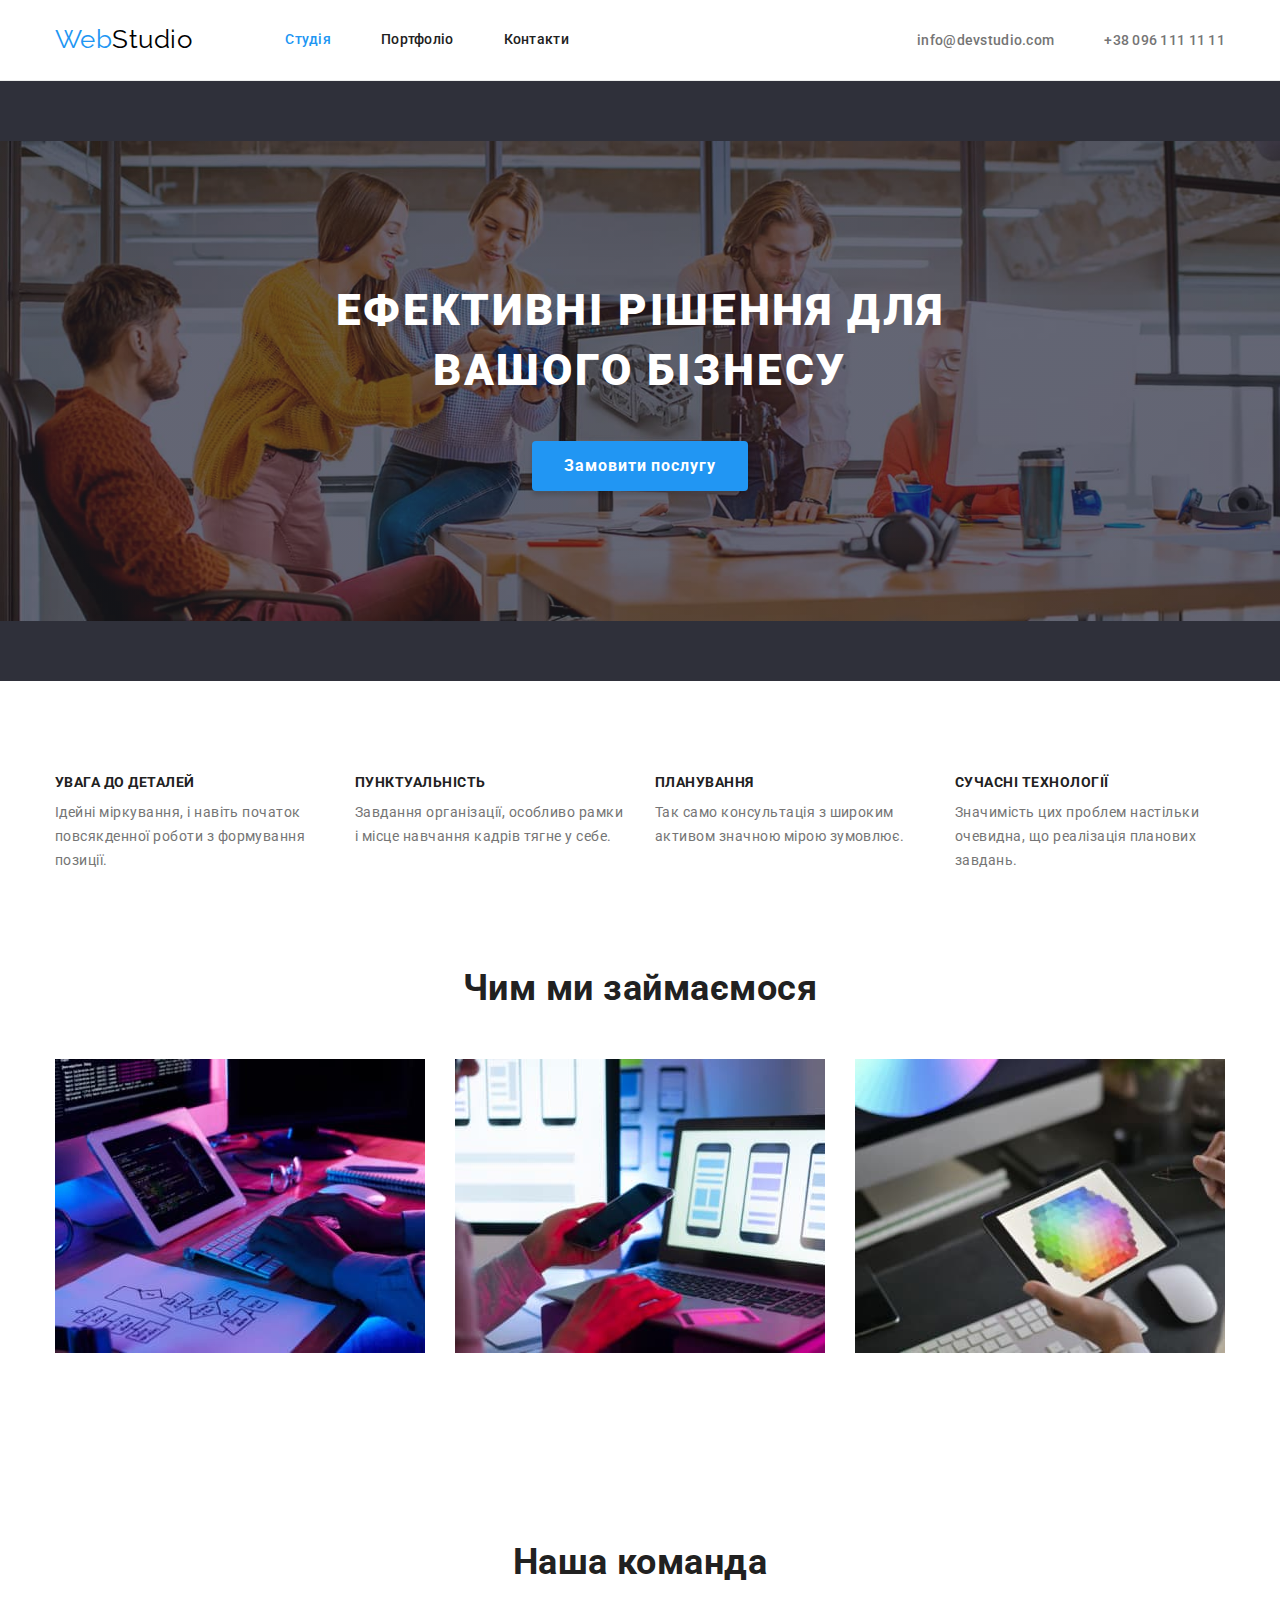
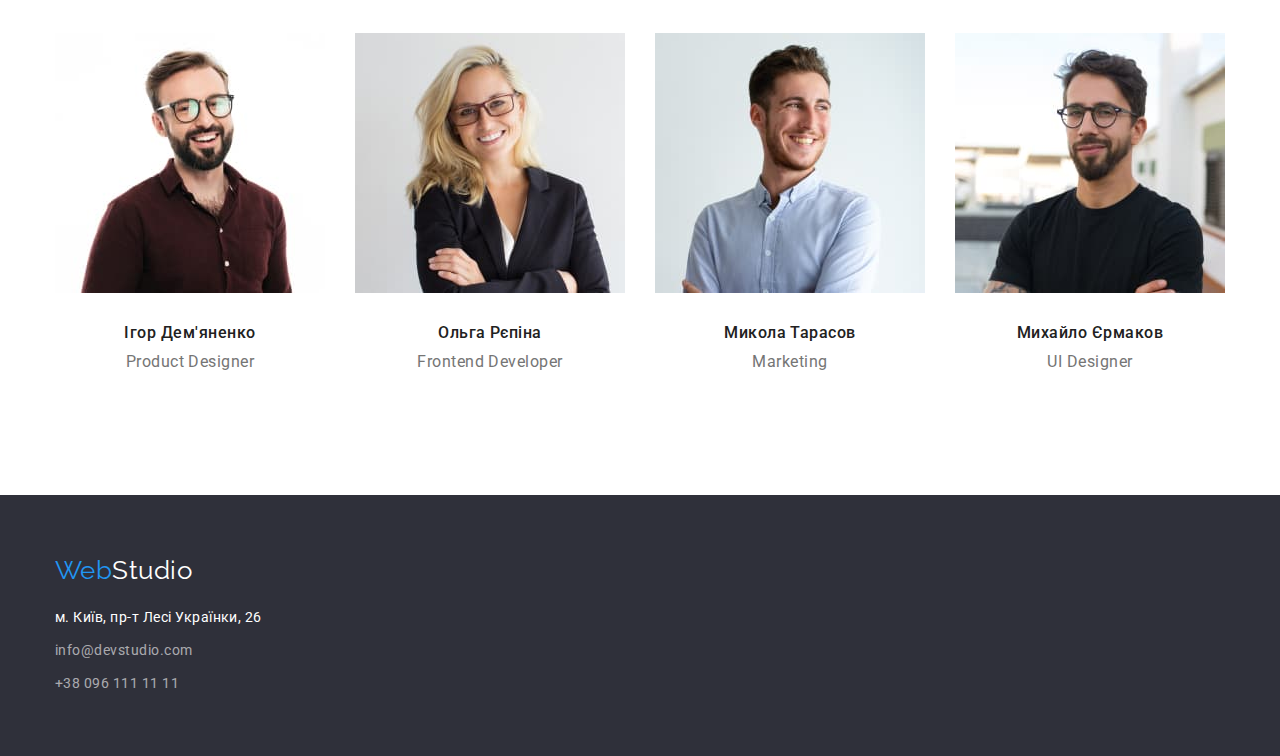
==== index.html @ 3a736d06 "hw 4" ====
<!DOCTYPE html>
<html lang="uk">
  <head>
    <meta charset="UTF-8" />
    <meta http-equiv="X-UA-Compatible" content="IE=edge" />
    <meta name="viewport" content="width=device-width, initial-scale=1.0" />
    <title>WebStudio</title>
    <link rel="preconnect" href="https://fonts.googleapis.com" />
    <link rel="preconnect" href="https://fonts.gstatic.com" crossorigin />
    <link
      href="https://fonts.googleapis.com/css2?family=Raleway:wght@700&family=Roboto:wght@400;500;700;900&display=swap"
      rel="stylesheet"
    />
    <link rel="stylesheet" href="https://cdnjs.cloudflare.com/ajax/libs/modern-normalize/1.1.0/modern-normalize.min.css">
    <link rel="stylesheet" href="./css/styles.css" />
  </head>
  <body>
    <header class="header">
      <div class="container header-pages">
        <nav class="site-nav">
          <a href="/" class="logo"><span class="logo-span">Web</span>Studio</a>
          <ul class="site-nav list">
            <li class="item">
              <a href="./index.html" class="link current">Студія</a>
            </li>
            <li class="item">
              <a href="./portfolio.html" class="link">Портфоліо</a>
            </li>
            <li class="item">
              <a href="/" class="link">Контакти</a>
            </li>
          </ul>
        </nav>
        <ul class="address-link list">
          <li class="item">
            <a href="mailto:info@devstudio.com" class="link">info@devstudio.com</a>
          </li>
          <li class="item">
            <a href="tel:+380961111111" class="link">+38 096 111 11 11</a>
          </li>
        </ul>
      </div>
    </header>
    <main>
      <section class="hero overlay">
        <div class="container">
          <h1 class="hero-title">Ефективні рішення для вашого бізнесу</h1>
        </div>
        <div class="container">
          <button type="button" class="button primary">Замовити послугу</button>
        </div>
      </section>
      <section class="section feature">
        <div class="container">
          <ul class="feature-list list">
            <li class="item">
              <h3 class="title">Увага до деталей</h3>
              <p class="text">Ідейні міркування, і навіть початок повсякденної роботи з формування позиції.</p>
            </li>
            <li class="item">
              <h3 class="title">Пунктуальність</h3>
              <p class="text">Завдання організації, особливо рамки і місце навчання кадрів тягне у себе.</p>
            </li>
            <li class="item">
              <h3 class="title">Планування</h3>
              <p class="text">Так само консультація з широким активом значною мірою зумовлює.</p>
            </li>
            <li class="item">
              <h3 class="title">Сучасні технології</h3>
              <p>Значимість цих проблем настільки очевидна, що реалізація планових завдань.</p>
            </li>
          </ul>
        </div>
      </section>
      <section class="section">
        <div class="container works">
          <h2 class="section-title">Чим ми займаємося</h2>
          <ul class="works-list list">
            <li class="item">
              <img src="./images/box1.jpg" alt="Працюємо над симатичним та якісним кодом сайтів" width="370" />
            </li>
            <li class="item">
              <img src="./images/box2.jpg" alt="Створюємо мобільні застосунки" width="370" />
            </li>
            <li class="item">
              <img src="./images/box3.jpg" alt="Розробляємо дизайн сайтів" width="370" />
            </li>
          </ul>
        </div>
      </section>
      <section class="section-team">
        <div class="container team">
          <h2 class="section-title">Наша команда</h2>
          <ul class="team-list list">
            <li class="item">
              <img src="./images/teamcard1.jpg" alt="Ігор Дем'яненко на посаді Product Designer" width="270" />
              <div class="team-title-text">
                <h3 class="team-title">Ігор Дем'яненко</h3>
                <p class="team-text">Product Designer</p>
              </div>
            </li>
            <li class="item">
              <img src="./images/teamcard2.jpg" alt="Ольга Рєпіна на посаді Frontend Developer" width="270" />
              <div class="team-title-text">
                <h3 class="team-title">Ольга Рєпіна</h3>
                <p class="team-text">Frontend Developer</p>
              </div>
            </li>
            <li class="item">
              <img src="./images/teamcard3.jpg" alt="Микола Тарасов на посаді Marketing" width="270" />
              <div class="team-title-text">
                <h3 class="team-title">Микола Тарасов</h3>
                <p class="team-text">Marketing</p>
              </div>
            </li>
            <li class="item">
              <img src="./images/teamcard4.jpg" alt="Михайло Єрмаков на посаді UI Designer" width="270" />
              <div class="team-title-text">
                <h3 class="team-title">Михайло Єрмаков</h3>
                <p class="team-text">UI Designer</p>
              </div>
            </li>
          </ul>
        </div>
      </section>
    </main>
    <footer class="footer">
      <div class="container">
        <a href="/" class="footer-logo"><span class="logo-span">Web</span>Studio</a>
        <address>
          <ul class="footer-address">
            <li class="item">
              <a href="https://goo.gl/maps/CPtrU1FHBa2aNyZL9" class="footer-link" target="_blank"
                rel="noopener noreferrer nofollow">
                м. Київ, пр-т Лесі Українки, 26
              </a>
            </li>
            <li class="item">
              <a href="mailto:info@devstudio.com" class="link">info@devstudio.com</a>
            </li>
            <li class="item">
              <a href="tel:+380961111111" class="link">+38 096 111 11 11</a>
            </li>
          </ul>
        </address>
      </div>
    </footer>
  </body>
</html>
---- css/styles.css ----
/* Лого колір тексту #000000 */
/* головний колір тексту #757575 */
/* другорядний коліт тексту #212121 */
/* колір тексту #FFFFFF */
/* колір акценту #2196F3 */
/* головний колір тексту #F5F5F5 */
/* другорядний колір фону #F5F4FA */
/* колір фону футеда */


:root {
    --priamary-text-color: #757575;
    --title-text-color: #212121;
    --accent-color: #2196F3;
    --hero-footer-text-color: #FFFFFF;
    --bacground-priamary: #FFFFFF;
    --bacground-color-team-button-list: #F5F4FA;
    --bacground-footer-color: #2F303A;

}

body {
    background-color: var(--bacground-priamary);
    color: var(--priamary-text-color);
    font-family: Roboto, sans-serif;
    letter-spacing: 0.03em;
}

.container {
    width: 1200px;
    padding-left: 15px;
    padding-right: 15px;
    margin-left: auto;
    margin-right: auto;
}

.list {
    padding: 0;
    margin: 0;
    list-style: none;
}

h1,
h2,
h3,
h4,
h5,
h6,
ul,
p {
    margin-top: 0;
    margin-bottom: 0;
}

img {
    display: block;
    max-width: 100%;
    height: auto;
}

/* Header pages*/

.header {
    display: block;
    border-bottom: 1px solid #ECECEC;
}

.header-pages {
    display: flex;
    align-items: center;
}

/* Logo */

.logo {
    display: block;
    padding-top: 24px;
    padding-bottom: 25px;
    margin-right: 93px;
    color: #000000;
    font-family: Raleway, sans-serif;
    font-size: 26px;
    line-height: 1.19;
    text-decoration: none;
}

.logo-span {
    color: var(--accent-color);
}

/* Site nav */

.site-nav {
    display: flex;
}

.site-nav .item {
    margin-right: 50px;
}

.site-nav .item:last-child {
    margin-right: 0px;
}


.site-nav .link {
    display: block;
    padding-top: 32px;
    padding-bottom: 32px;
    color: var(--title-text-color);
    font-weight: 500;
    font-size: 14px;
    line-height: 1.14;
    letter-spacing: 0.02em;
    text-decoration: none;
}

.site-nav .link:hover,
.site-nav .link:focus {
    color: var(--accent-color);
}

.site-nav .link.current {
    color: var(--accent-color)
}

/* Address link */

.address-link {
    display: flex;
    margin-left: auto;
}

.address-link .item {
    margin-right: 50px;
}

.address-link .item:last-child {
    margin-right: 0px;
}

.address-link .link {
    color: var(--priamary-text-color);
    font-weight: 500;
    font-size: 14px;
    line-height: 1.14;
    letter-spacing: 0.02em;
    text-decoration: none;
}

.address-link .link:hover,
.address-link .link:focus {
    color: var(--accent-color);
}

/* Hero */

.hero {
    padding-top: 200px;
    padding-bottom: 200px;
    background-color: #2F303A;
    text-align: center;
}

.overlay {
    margin-left: auto;
    margin-right: auto;
    max-width: 1600px;
    height: 600px;
    background-image: linear-gradient(to right, rgba(47, 48, 58, 0.4), rgba(47, 48, 58, 0.4)), url(../images/overlay.jpg);
    background-repeat: no-repeat;
    background-position: center;
    background-size: contain;
}

.hero-title {
    margin-bottom: 40px;
    margin-left: 237px;
    margin-right: 237px;

    color: var(--hero-footer-text-color);
    font-weight: 900;
    font-size: 44px;
    line-height: 1.36;
    letter-spacing: 0.06em;
    text-transform: uppercase;
}

/* Section */

.section {
    padding-top: 94px;
    padding-bottom: 94px;
}

.feature {
    padding-top: 94px;
    padding-bottom: 0px;
}

.section-title {
    margin-bottom: 50px;
    color: var(--title-text-color);
    font-weight: 700;
    font-size: 36px;
    line-height: 1.17;
    text-align: center;
}

/* Features */

.feature-list {
    padding-bottom: 0px;
}

.feature-list {
    display: flex;
    flex-wrap: wrap;
    color: var(--priamary-text-color);
    font-size: 14px;
    line-height: 1.71;
}

.feature-list .item {
    margin-right: 30px;
    width: 270px;
}

.feature-list .item:last-child {
    margin-right: 0px;
}

.feature-list .title {
    margin-bottom: 10px;

    color: var(--title-text-color);
    font-weight: 700;
    font-size: 14px;
    line-height: 1.14;
    text-transform: uppercase;
}

.feature-list .text {
    margin-top: 0;
    margin-bottom: 0px;
}

/* Works */

.works-list {
    display: flex;
    flex-wrap: wrap;
}

.works .item {
    margin-right: 30px;
    width: 370px;
}

.works .item:last-child {
    margin-right: 0px;
}

/* Team */

.team-title-text {
    padding-top: 30px;
    padding-bottom: 30px;
}

.team .item {
    margin-right: 30px;
    width: 270px;
    text-align: center;
}

.team .item:last-child {
    margin-right: 0px;
}

.section-team {
    background-color: var(--bacground-color-team);
    padding-top: 94px;
    padding-bottom: 94px;
}

.team-title {
    color: var(--title-text-color);
    font-weight: 500;
    font-size: 16px;
    line-height: 1.19;
}

.team-list {
    display: flex;
    flex-wrap: wrap;
    background-color: var(--hero-footer-text-color);
}

.team-text {
    margin-top: 10px;
    color: var(--priamary-text-color);
    font-size: 16px;
    line-height: 1.19;
}

/* Footer */
.footer {
    padding-top: 60px;
    padding-bottom: 60px;
    background-color: var(--bacground-footer-color);
}

.footer-address {
    margin-top: 20px;
    font-style: normal;
    list-style: none;
    padding: 0px;
}

.footer-address .item {
    margin-bottom: 9px;
}

.footer-address .item:nth-last-child(1) {
    margin-bottom: 0px;
}

.footer .link {
    /* padding-top: 9px; */
    color: rgba(255, 255, 255, 0.6);
    text-decoration: none;
    font-style: normal;
    font-size: 14px;
    line-height: 1.71;

}

.footer .link:hover,
.footer .link:focus {
    color: var(--accent-color)
}

.footer-logo {
    color: var(--hero-footer-text-color);
    font-family: Raleway, sans-serif;
    font-size: 26px;
    line-height: 1.19;
    text-decoration: none;
}

.footer-link {
    color: var(--hero-footer-text-color);
    font-size: 14px;
    line-height: 1.71;
    text-decoration: none;
}

/* Button */

.button {
    color: var(--hero-footer-text-color);
    background-color: var(--accent-color);
    cursor: pointer;
}

.button.secondary {
    color: var(--accent-color);
    background-color: var(--hero-footer-text-color);
}

.button.primary {
    border-radius: 4px;
    padding: 10px 32px;
    min-width: 216px;
    border: 0;
    color: var(--hero-footer-text-color);
    background-color: var(--accent-color);
    box-shadow: 0px 4px 4px rgba(0, 0, 0, 0.15);
    font-weight: 700;
    font-family: inherit;
    font-size: 16px;
    line-height: 1.88;
    align-items: center;
    text-align: center;
    letter-spacing: 0.06em;
}

.button-list {
    padding: 6px 22px;
    font-weight: 500;
    font-family: inherit;
    font-size: 16px;
    line-height: 1.63;
    border: 0;
    text-align: center;
    background-color: var(--bacground-color-team-button-list);
    box-shadow: 0px 3px 1px rgba(0, 0, 0, 0.1), 0px 1px 2px rgba(0, 0, 0, 0.08), 0px 2px 2px rgba(0, 0, 0, 0.12);
    border-radius: 4px;
    cursor: pointer
}

.button-list:hover,
.button-list:focus {
    color: var(--hero-footer-text-color);
    background-color: var(--accent-color)
}

/* Portfolio page styles */

.filter-list {
    display: flex;
    flex-wrap: wrap;
    justify-content: center;
    margin-bottom: 50px;
}

.filter-list .item {
    margin-right: 8px;
}

.filter-list .item:last-child {
    margin-right: 0px;
}

.project-list {
    display: flex;
    flex-wrap: wrap;
}

.project-list .item {
    width: 370px;
    margin-right: 30px;
    margin-bottom: 30px;
    background-color: var(--bacground-priamary);

}

.project-list .item:nth-child(3n) {
    margin-right: 0px;
}

.project-list .item:nth-last-child(-n + 3) {
    margin-bottom: 0px;
}

.project-title-text {
    padding: 20px 24px;
    border-left: 1px solid #ECECEC;
    border-right: 1px solid #ECECEC;
    border-bottom: 1px solid #ECECEC;
}

.portfolio-title {
    color: var(--title-text-color);
    font-weight: 700;
    font-size: 18px;
    line-height: 2.0;
    letter-spacing: 0.06em;
}

.portfolio-text {
    margin-top: 4px;
    color: var(--priamary-text-color);
    font-size: 16px;
    line-height: 1.88;
}
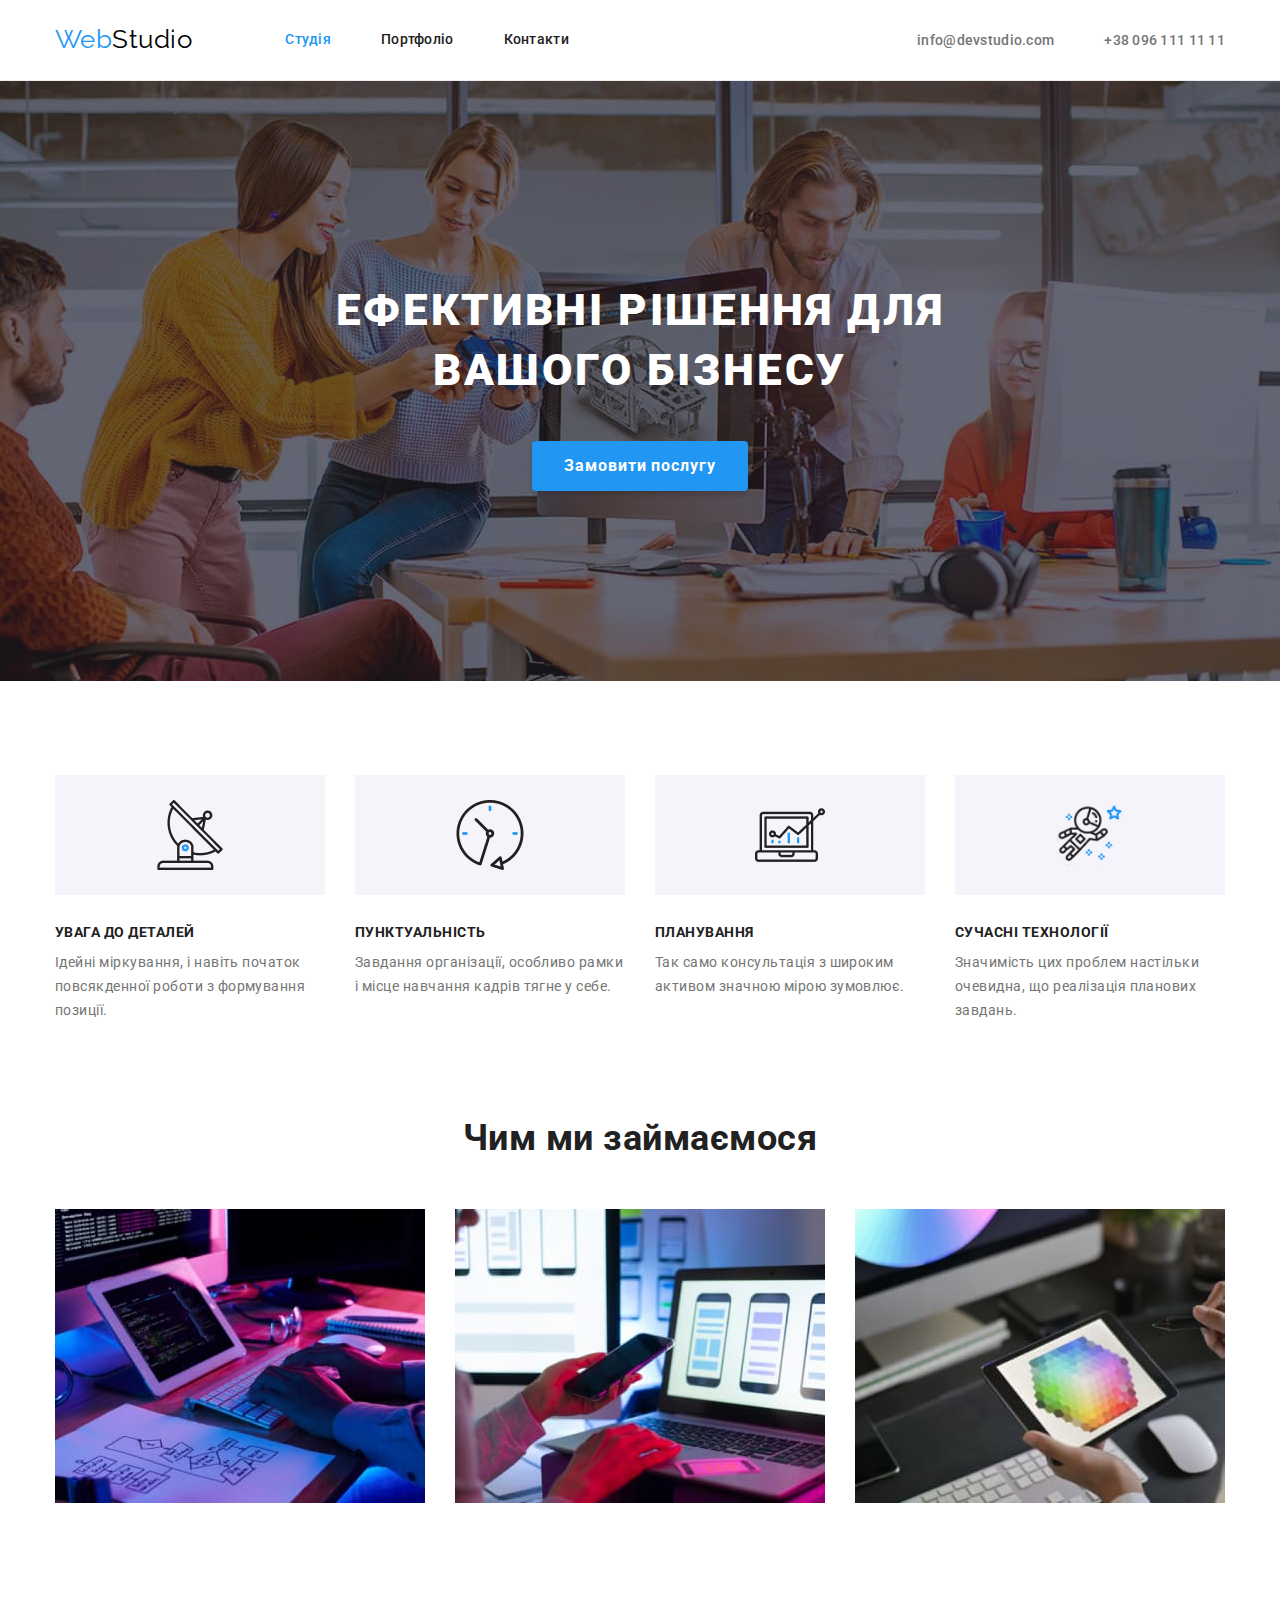
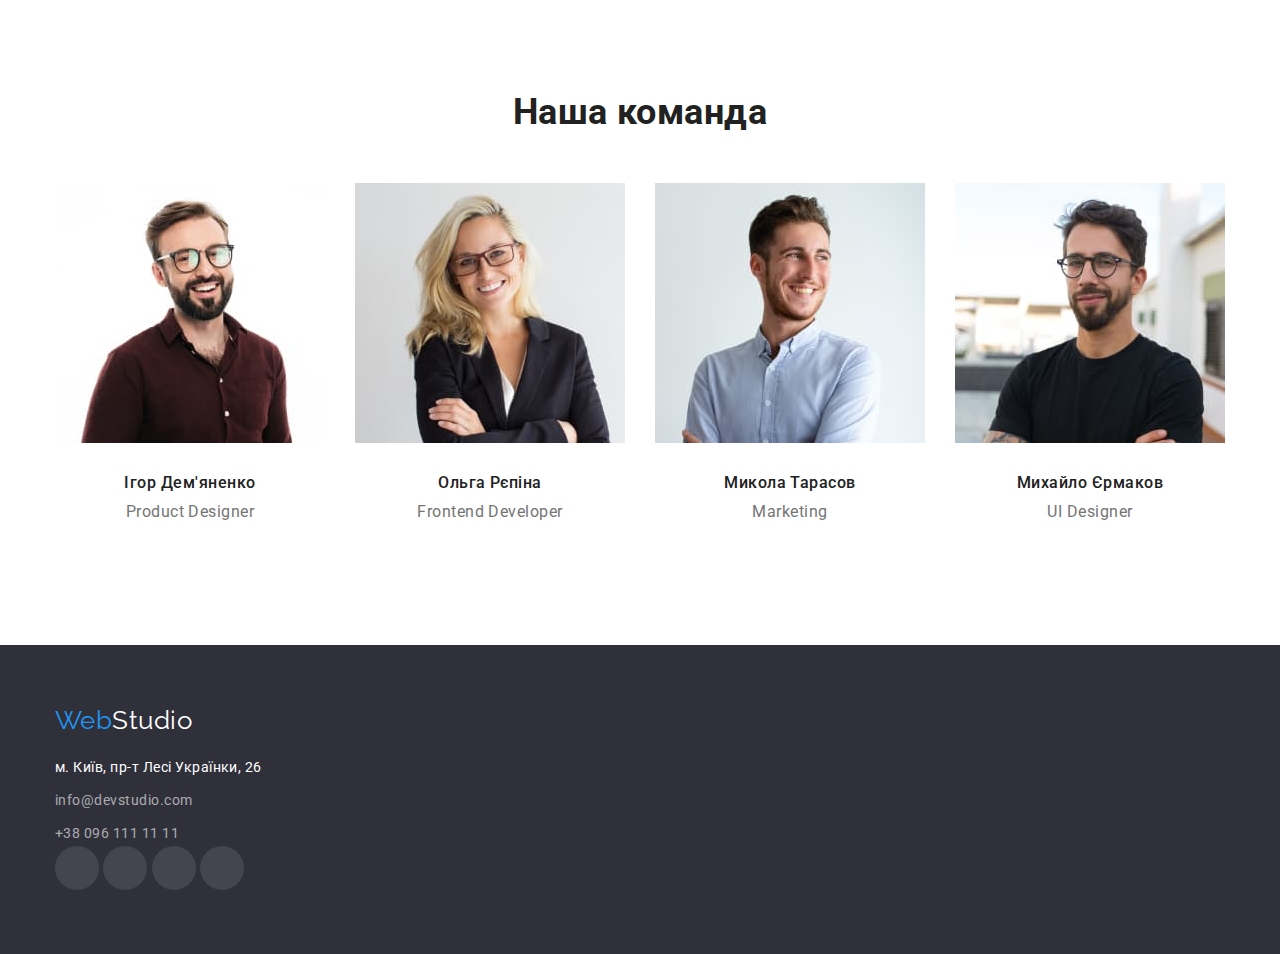
==== commit 1fdf2784: "HW4" ====
--- a/index.html
+++ b/index.html
@@ -53,19 +53,19 @@
       <section class="section feature">
         <div class="container">
           <ul class="feature-list list">
-            <li class="item">
+            <li class="item icon-antenna">
               <h3 class="title">Увага до деталей</h3>
               <p class="text">Ідейні міркування, і навіть початок повсякденної роботи з формування позиції.</p>
             </li>
-            <li class="item">
+            <li class="item icon-clock">
               <h3 class="title">Пунктуальність</h3>
               <p class="text">Завдання організації, особливо рамки і місце навчання кадрів тягне у себе.</p>
             </li>
-            <li class="item">
+            <li class="item icon-diagram">
               <h3 class="title">Планування</h3>
               <p class="text">Так само консультація з широким активом значною мірою зумовлює.</p>
             </li>
-            <li class="item">
+            <li class="item icon-astronaut">
               <h3 class="title">Сучасні технології</h3>
               <p>Значимість цих проблем настільки очевидна, що реалізація планових завдань.</p>
             </li>
@@ -128,7 +128,7 @@
       <div class="container">
         <a href="/" class="footer-logo"><span class="logo-span">Web</span>Studio</a>
         <address>
-          <ul class="footer-address">
+          <ul class="footer-address list">
             <li class="item">
               <a href="https://goo.gl/maps/CPtrU1FHBa2aNyZL9" class="footer-link" target="_blank"
                 rel="noopener noreferrer nofollow">
@@ -142,6 +142,12 @@
               <a href="tel:+380961111111" class="link">+38 096 111 11 11</a>
             </li>
           </ul>
+          <ul class="footer-social list">
+            <li class="item icon-instagram"></li>
+            <li class="item icon-twitter"></li>
+            <li class="item icon-facebook"></li>
+            <li class="item icon-linkedin"></li>
+          </ul>
         </address>
       </div>
     </footer>
--- a/css/styles.css
+++ b/css/styles.css
@@ -170,11 +170,11 @@
     background-image: linear-gradient(to right, rgba(47, 48, 58, 0.4), rgba(47, 48, 58, 0.4)), url(../images/overlay.jpg);
     background-repeat: no-repeat;
     background-position: center;
-    background-size: contain;
 }
 
 .hero-title {
     margin-bottom: 40px;
+    /* max-width: 700px; */
     margin-left: 237px;
     margin-right: 237px;
 
@@ -201,7 +201,7 @@
 .section-title {
     margin-bottom: 50px;
     color: var(--title-text-color);
-    font-weight: 700;
+    font-weight: 700px;
     font-size: 36px;
     line-height: 1.17;
     text-align: center;
@@ -228,6 +228,34 @@
 
 .feature-list .item:last-child {
     margin-right: 0px;
+}
+
+.feature-list .item::before{
+    margin-bottom: 30px;
+    display: block;
+    content: "";
+    height: 120px;
+    background-size: 70px;
+    background-repeat: no-repeat;
+    background-position: center;
+    background-color: var(--bacground-color-team-button-list);
+    padding: 25px 100px;
+}
+
+.icon-antenna::before{
+    background-image: url(../images/antenna1.png);
+}
+
+.icon-clock::before {
+    background-image: url(../images/clock1.png);
+}
+
+.icon-diagram::before {
+    background-image: url(../images/diagram1.png);
+}
+
+.icon-astronaut::before {
+    background-image: url(../images/astronaut1.png);
 }
 
 .feature-list .title {
@@ -354,6 +382,22 @@
     font-size: 14px;
     line-height: 1.71;
     text-decoration: none;
+}
+
+.footer-social .item{
+    display: inline-block;
+    content: "";
+    height: 44px;
+    width: 44px;
+    background-color: rgba(255, 255, 255, 0.1);;
+    background-size: 20px;
+    background-position: center;
+    background-repeat: no-repeat;
+    border-radius: 50%;
+}
+
+.icon-instagram::before{
+    background-image: url(../images/instagram2.png);
 }
 
 /* Button */
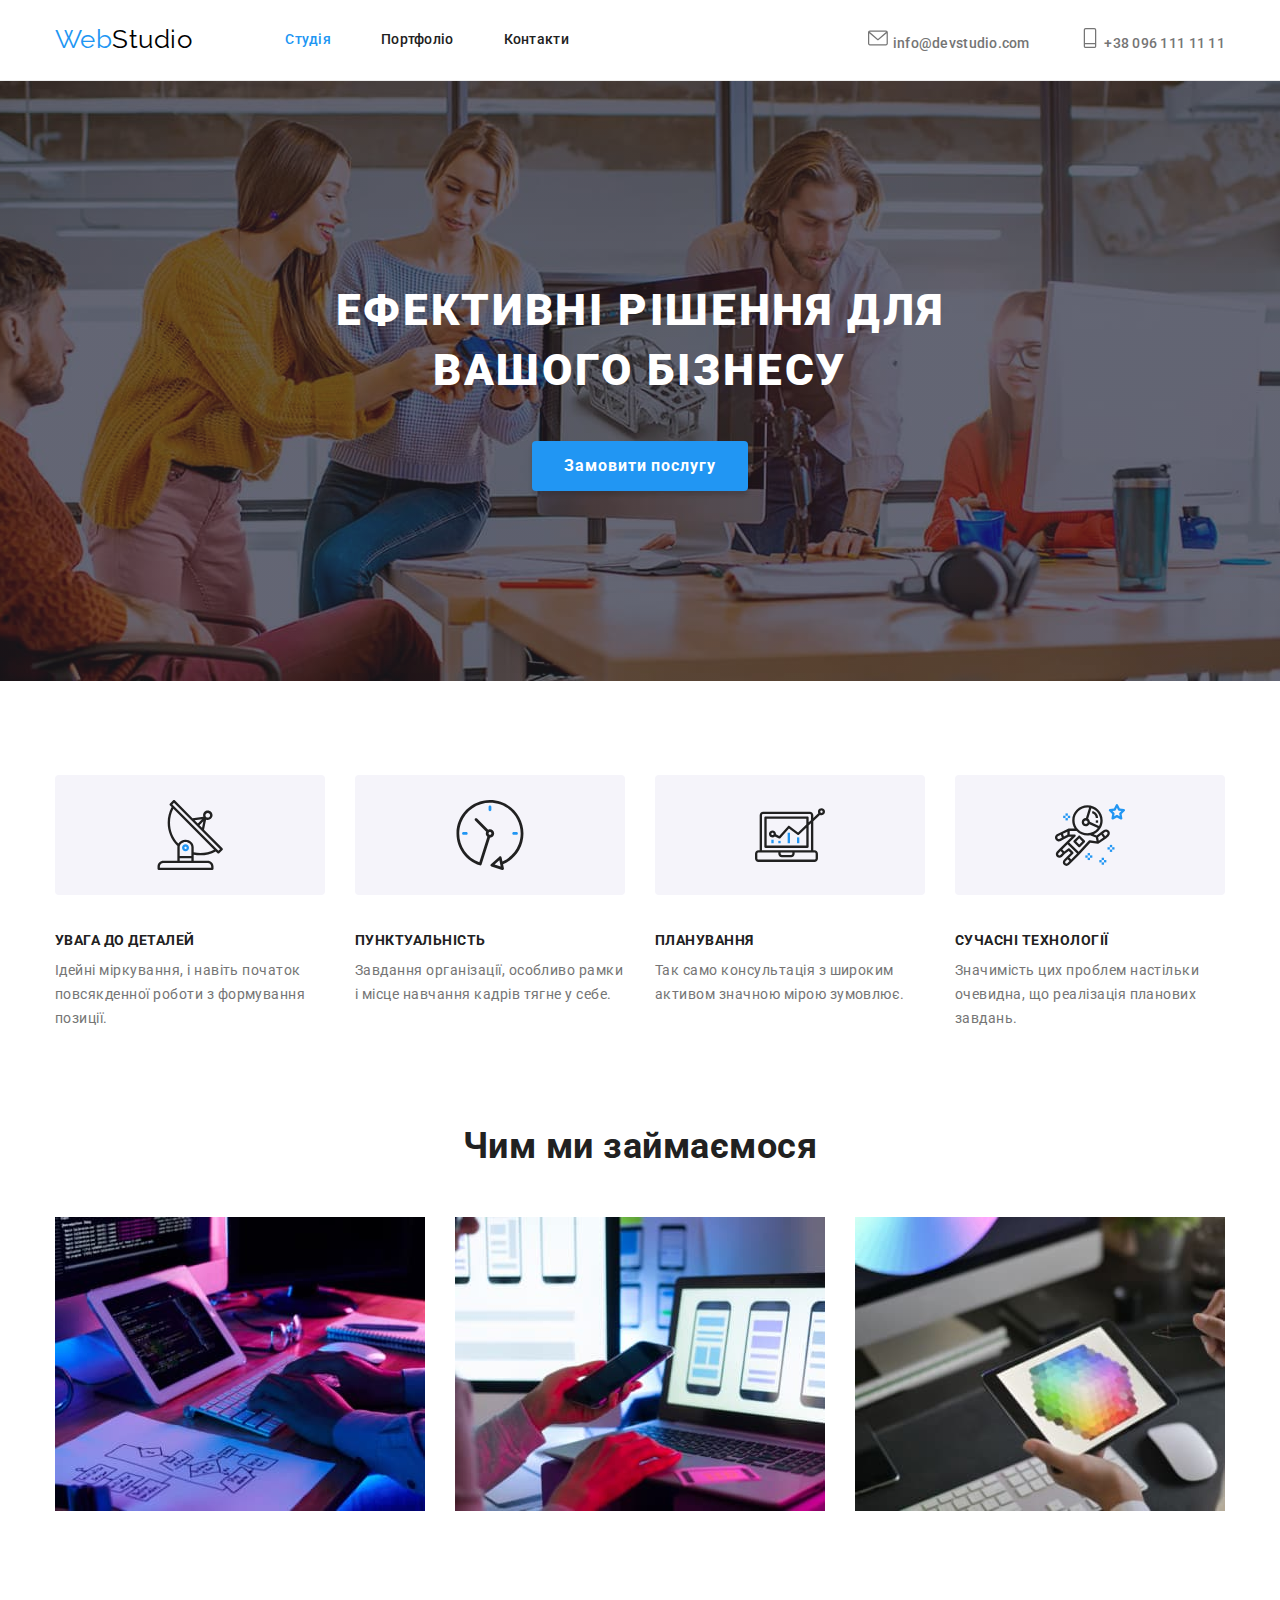
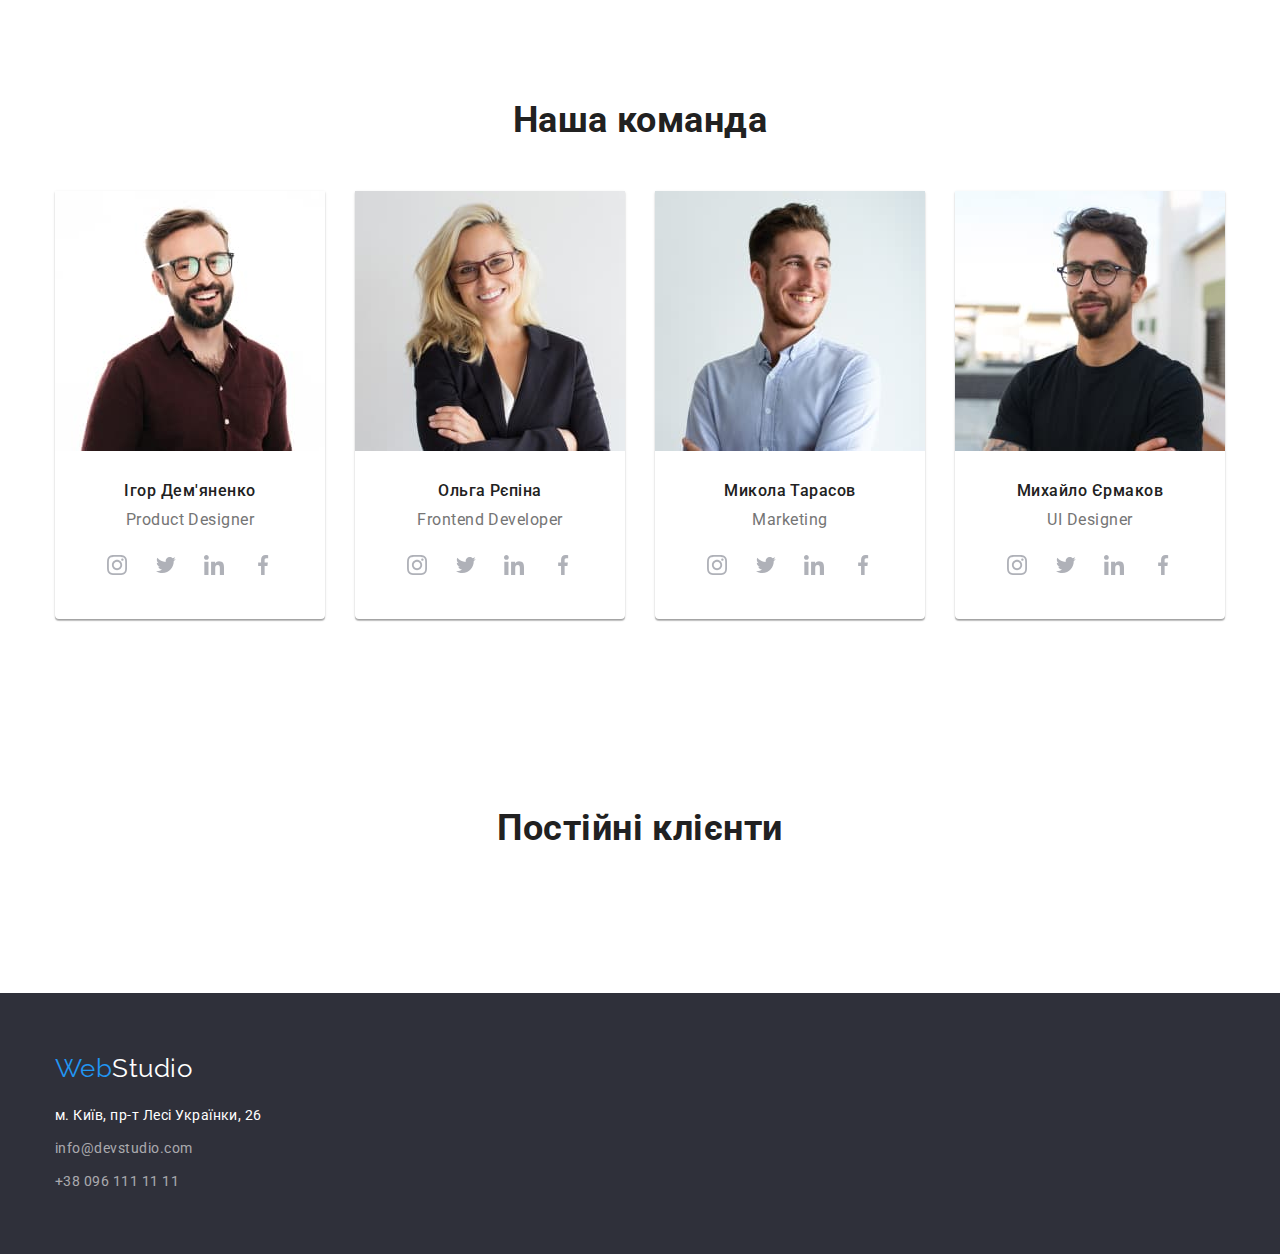
==== commit 89259f4d: "HW4" ====
--- a/index.html
+++ b/index.html
@@ -11,7 +11,10 @@
       href="https://fonts.googleapis.com/css2?family=Raleway:wght@700&family=Roboto:wght@400;500;700;900&display=swap"
       rel="stylesheet"
     />
-    <link rel="stylesheet" href="https://cdnjs.cloudflare.com/ajax/libs/modern-normalize/1.1.0/modern-normalize.min.css">
+    <link
+      rel="stylesheet"
+      href="https://cdnjs.cloudflare.com/ajax/libs/modern-normalize/1.1.0/modern-normalize.min.css"
+    />
     <link rel="stylesheet" href="./css/styles.css" />
   </head>
   <body>
@@ -33,9 +36,15 @@
         </nav>
         <ul class="address-link list">
           <li class="item">
+            <svg class="icon-address">
+              <use href="./images/sprite.svg#icon-envelope-hover"></use>
+            </svg>
             <a href="mailto:info@devstudio.com" class="link">info@devstudio.com</a>
           </li>
           <li class="item">
+            <svg class="icon-address">
+              <use href="./images/sprite.svg#icon-vector"></use>
+            </svg>
             <a href="tel:+380961111111" class="link">+38 096 111 11 11</a>
           </li>
         </ul>
@@ -53,19 +62,35 @@
       <section class="section feature">
         <div class="container">
           <ul class="feature-list list">
-            <li class="item icon-antenna">
+            <li class="item">
+              <svg class="icon-feature">
+                <use href="./images/sprite.svg#icon-antenna"></use>
+              </svg>
               <h3 class="title">Увага до деталей</h3>
-              <p class="text">Ідейні міркування, і навіть початок повсякденної роботи з формування позиції.</p>
-            </li>
-            <li class="item icon-clock">
+              <p class="text">
+                Ідейні міркування, і навіть початок повсякденної роботи з формування позиції.
+              </p>
+            </li>
+            <li class="item">
+              <svg class="icon-feature">
+                <use href="./images/sprite.svg#icon-clock"></use>
+              </svg>
               <h3 class="title">Пунктуальність</h3>
-              <p class="text">Завдання організації, особливо рамки і місце навчання кадрів тягне у себе.</p>
-            </li>
-            <li class="item icon-diagram">
+              <p class="text">
+                Завдання організації, особливо рамки і місце навчання кадрів тягне у себе.
+              </p>
+            </li>
+            <li class="item">
+              <svg class="icon-feature">
+                <use href="./images/sprite.svg#icon-diagram"></use>
+              </svg>
               <h3 class="title">Планування</h3>
               <p class="text">Так само консультація з широким активом значною мірою зумовлює.</p>
             </li>
-            <li class="item icon-astronaut">
+            <li class="item">
+              <svg class="icon-feature">
+                <use href="./images/sprite.svg#icon-astronaut"></use>
+              </svg>
               <h3 class="title">Сучасні технології</h3>
               <p>Значимість цих проблем настільки очевидна, що реалізація планових завдань.</p>
             </li>
@@ -77,7 +102,11 @@
           <h2 class="section-title">Чим ми займаємося</h2>
           <ul class="works-list list">
             <li class="item">
-              <img src="./images/box1.jpg" alt="Працюємо над симатичним та якісним кодом сайтів" width="370" />
+              <img
+                src="./images/box1.jpg"
+                alt="Працюємо над симатичним та якісним кодом сайтів"
+                width="370"
+              />
             </li>
             <li class="item">
               <img src="./images/box2.jpg" alt="Створюємо мобільні застосунки" width="370" />
@@ -93,34 +122,135 @@
           <h2 class="section-title">Наша команда</h2>
           <ul class="team-list list">
             <li class="item">
-              <img src="./images/teamcard1.jpg" alt="Ігор Дем'яненко на посаді Product Designer" width="270" />
+              <img
+                src="./images/teamcard1.jpg"
+                alt="Ігор Дем'яненко на посаді Product Designer"
+                width="270"
+              />
               <div class="team-title-text">
                 <h3 class="team-title">Ігор Дем'яненко</h3>
                 <p class="team-text">Product Designer</p>
-              </div>
-            </li>
-            <li class="item">
-              <img src="./images/teamcard2.jpg" alt="Ольга Рєпіна на посаді Frontend Developer" width="270" />
+                <button class="button-team">
+                  <svg class="button-icon">
+                    <use href="./images/sprite.svg#icon-instagram"></use>
+                  </svg>
+                </button>
+                <button class="button-team">
+                  <svg class="button-icon">
+                    <use href="./images/sprite.svg#icon-twitter"></use>
+                  </svg>
+                </button>
+                <button class="button-team">
+                  <svg class="button-icon">
+                    <use href="./images/sprite.svg#icon-linkedin"></use>
+                  </svg>
+                </button>
+                <button class="button-team">
+                  <svg class="button-icon">
+                    <use href="./images/sprite.svg#icon-facebook"></use>
+                  </svg>
+                </button>
+              </div>
+            </li>
+            <li class="item">
+              <img
+                src="./images/teamcard2.jpg"
+                alt="Ольга Рєпіна на посаді Frontend Developer"
+                width="270"
+              />
               <div class="team-title-text">
                 <h3 class="team-title">Ольга Рєпіна</h3>
                 <p class="team-text">Frontend Developer</p>
-              </div>
-            </li>
-            <li class="item">
-              <img src="./images/teamcard3.jpg" alt="Микола Тарасов на посаді Marketing" width="270" />
+                <button class="button-team">
+                  <svg class="button-icon">
+                    <use href="./images/sprite.svg#icon-instagram"></use>
+                  </svg>
+                </button>
+                <button class="button-team">
+                  <svg class="button-icon">
+                    <use href="./images/sprite.svg#icon-twitter"></use>
+                  </svg>
+                </button>
+                <button class="button-team">
+                  <svg class="button-icon">
+                    <use href="./images/sprite.svg#icon-linkedin"></use>
+                  </svg>
+                </button>
+                <button class="button-team">
+                  <svg class="button-icon">
+                    <use href="./images/sprite.svg#icon-facebook"></use>
+                  </svg>
+                </button>
+              </div>
+            </li>
+            <li class="item">
+              <img
+                src="./images/teamcard3.jpg"
+                alt="Микола Тарасов на посаді Marketing"
+                width="270"
+              />
               <div class="team-title-text">
                 <h3 class="team-title">Микола Тарасов</h3>
                 <p class="team-text">Marketing</p>
-              </div>
-            </li>
-            <li class="item">
-              <img src="./images/teamcard4.jpg" alt="Михайло Єрмаков на посаді UI Designer" width="270" />
+                <button class="button-team">
+                  <svg class="button-icon">
+                    <use href="./images/sprite.svg#icon-instagram"></use>
+                  </svg>
+                </button>
+                <button class="button-team">
+                  <svg class="button-icon">
+                    <use href="./images/sprite.svg#icon-twitter"></use>
+                  </svg>
+                </button>
+                <button class="button-team">
+                  <svg class="button-icon">
+                    <use href="./images/sprite.svg#icon-linkedin"></use>
+                  </svg>
+                </button>
+                <button class="button-team">
+                  <svg class="button-icon">
+                    <use href="./images/sprite.svg#icon-facebook"></use>
+                  </svg>
+                </button>
+              </div>
+            </li>
+            <li class="item">
+              <img
+                src="./images/teamcard4.jpg"
+                alt="Михайло Єрмаков на посаді UI Designer"
+                width="270"
+              />
               <div class="team-title-text">
                 <h3 class="team-title">Михайло Єрмаков</h3>
                 <p class="team-text">UI Designer</p>
-              </div>
-            </li>
-          </ul>
+                <button class="button-team">
+                  <svg class="button-icon">
+                    <use href="./images/sprite.svg#icon-instagram"></use>
+                  </svg>
+                </button>
+                <button class="button-team">
+                  <svg class="button-icon">
+                    <use href="./images/sprite.svg#icon-twitter"></use>
+                  </svg>
+                </button>
+                <button class="button-team">
+                  <svg class="button-icon">
+                    <use href="./images/sprite.svg#icon-linkedin"></use>
+                  </svg>
+                </button>
+                <button class="button-team">
+                  <svg class="button-icon">
+                    <use href="./images/sprite.svg#icon-facebook"></use>
+                  </svg>
+                </button>
+              </div>
+            </li>
+          </ul>
+        </div>
+      </section>
+      <section class="section">
+        <div class="container">
+          <h2 class="section-title">Постійні клієнти</h2>
         </div>
       </section>
     </main>
@@ -130,8 +260,12 @@
         <address>
           <ul class="footer-address list">
             <li class="item">
-              <a href="https://goo.gl/maps/CPtrU1FHBa2aNyZL9" class="footer-link" target="_blank"
-                rel="noopener noreferrer nofollow">
+              <a
+                href="https://goo.gl/maps/CPtrU1FHBa2aNyZL9"
+                class="footer-link"
+                target="_blank"
+                rel="noopener noreferrer nofollow"
+              >
                 м. Київ, пр-т Лесі Українки, 26
               </a>
             </li>
@@ -141,15 +275,9 @@
             <li class="item">
               <a href="tel:+380961111111" class="link">+38 096 111 11 11</a>
             </li>
-          </ul>
-          <ul class="footer-social list">
-            <li class="item icon-instagram"></li>
-            <li class="item icon-twitter"></li>
-            <li class="item icon-facebook"></li>
-            <li class="item icon-linkedin"></li>
           </ul>
         </address>
       </div>
     </footer>
   </body>
-</html>+</html>
--- a/css/styles.css
+++ b/css/styles.css
@@ -153,6 +153,16 @@
     color: var(--accent-color);
 }
 
+.item .icon-address{
+    padding: 0;
+    margin: 0;
+    border: 0;
+    width: 20px;
+    height: 20px;
+    fill: currentColor;
+    background-size: 0;
+}
+
 /* Hero */
 
 .hero {
@@ -230,33 +240,18 @@
     margin-right: 0px;
 }
 
-.feature-list .item::before{
+.item .icon-feature {
+    padding: 25px 100px;
     margin-bottom: 30px;
-    display: block;
-    content: "";
+    border: 0;
+    border-radius: 4px;
+    width: 270px;
     height: 120px;
-    background-size: 70px;
-    background-repeat: no-repeat;
-    background-position: center;
+    color: #afb1b8;
     background-color: var(--bacground-color-team-button-list);
-    padding: 25px 100px;
-}
-
-.icon-antenna::before{
-    background-image: url(../images/antenna1.png);
-}
-
-.icon-clock::before {
-    background-image: url(../images/clock1.png);
-}
-
-.icon-diagram::before {
-    background-image: url(../images/diagram1.png);
-}
-
-.icon-astronaut::before {
-    background-image: url(../images/astronaut1.png);
-}
+    background-size: 270px;
+}
+
 
 .feature-list .title {
     margin-bottom: 10px;
@@ -300,6 +295,8 @@
     margin-right: 30px;
     width: 270px;
     text-align: center;
+    box-shadow: 0px 1px 3px rgba(0, 0, 0, 0.12), 0px 1px 1px rgba(0, 0, 0, 0.14), 0px 2px 1px rgba(0, 0, 0, 0.2);
+    border-radius: 0px 0px 4px 4px;
 }
 
 .team .item:last-child {
@@ -330,6 +327,28 @@
     color: var(--priamary-text-color);
     font-size: 16px;
     line-height: 1.19;
+}
+
+.button-team {
+    padding: 0;
+    border: 0;
+    margin-top: 16px;
+    width: 44px;
+    height: 44px;
+    border-radius: 50%;
+    color: #afb1b8;
+    background-color: #FFFFFF;
+}
+
+.button-team:hover {
+    color: #FFFFFF;
+    background-color: #2196F3;
+}
+
+.button-icon {
+    width: 20px;
+    height: 20px;
+    fill: currentColor;
 }
 
 /* Footer */
@@ -382,22 +401,6 @@
     font-size: 14px;
     line-height: 1.71;
     text-decoration: none;
-}
-
-.footer-social .item{
-    display: inline-block;
-    content: "";
-    height: 44px;
-    width: 44px;
-    background-color: rgba(255, 255, 255, 0.1);;
-    background-size: 20px;
-    background-position: center;
-    background-repeat: no-repeat;
-    border-radius: 50%;
-}
-
-.icon-instagram::before{
-    background-image: url(../images/instagram2.png);
 }
 
 /* Button */
@@ -477,6 +480,7 @@
     margin-right: 30px;
     margin-bottom: 30px;
     background-color: var(--bacground-priamary);
+    box-shadow: 0px 1px 1px rgba(0, 0, 0, 0.12), 0px 4px 4px rgba(0, 0, 0, 0.06), 1px 4px 6px rgba(0, 0, 0, 0.16);
 
 }
 
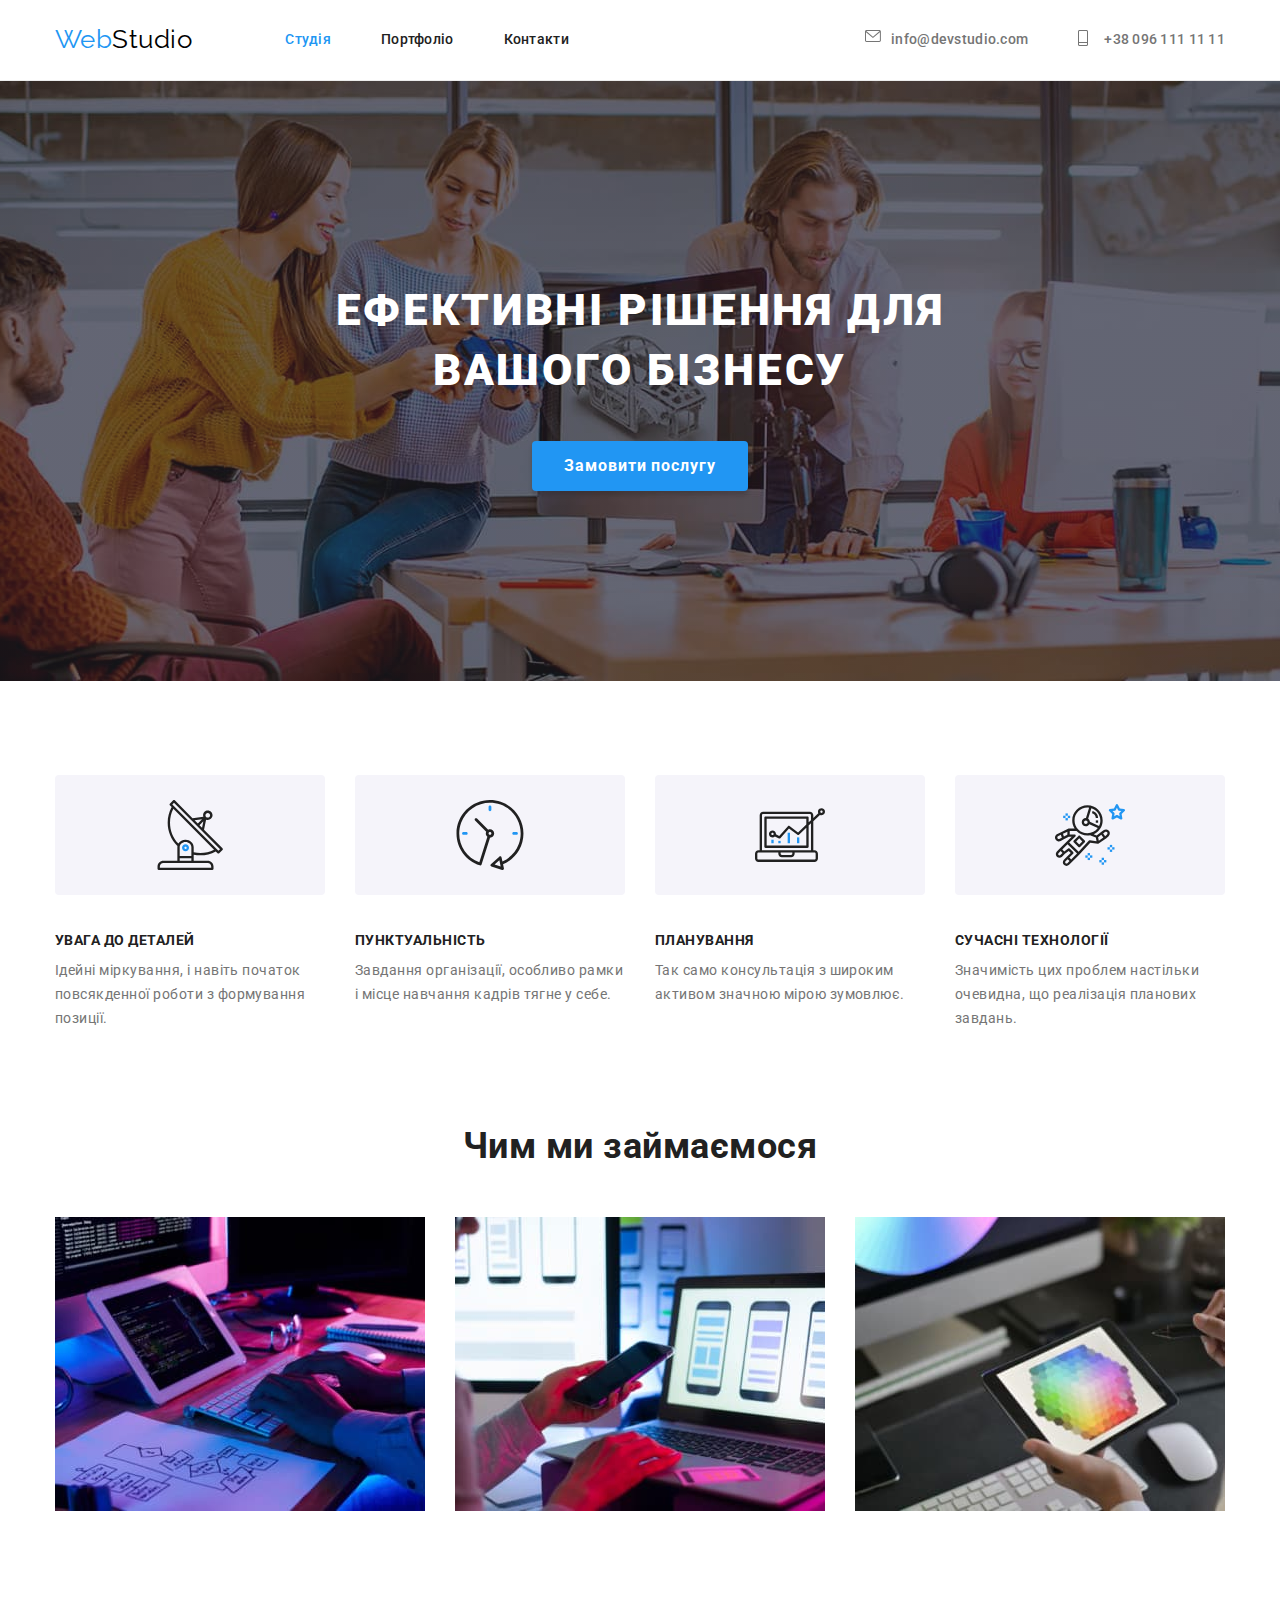
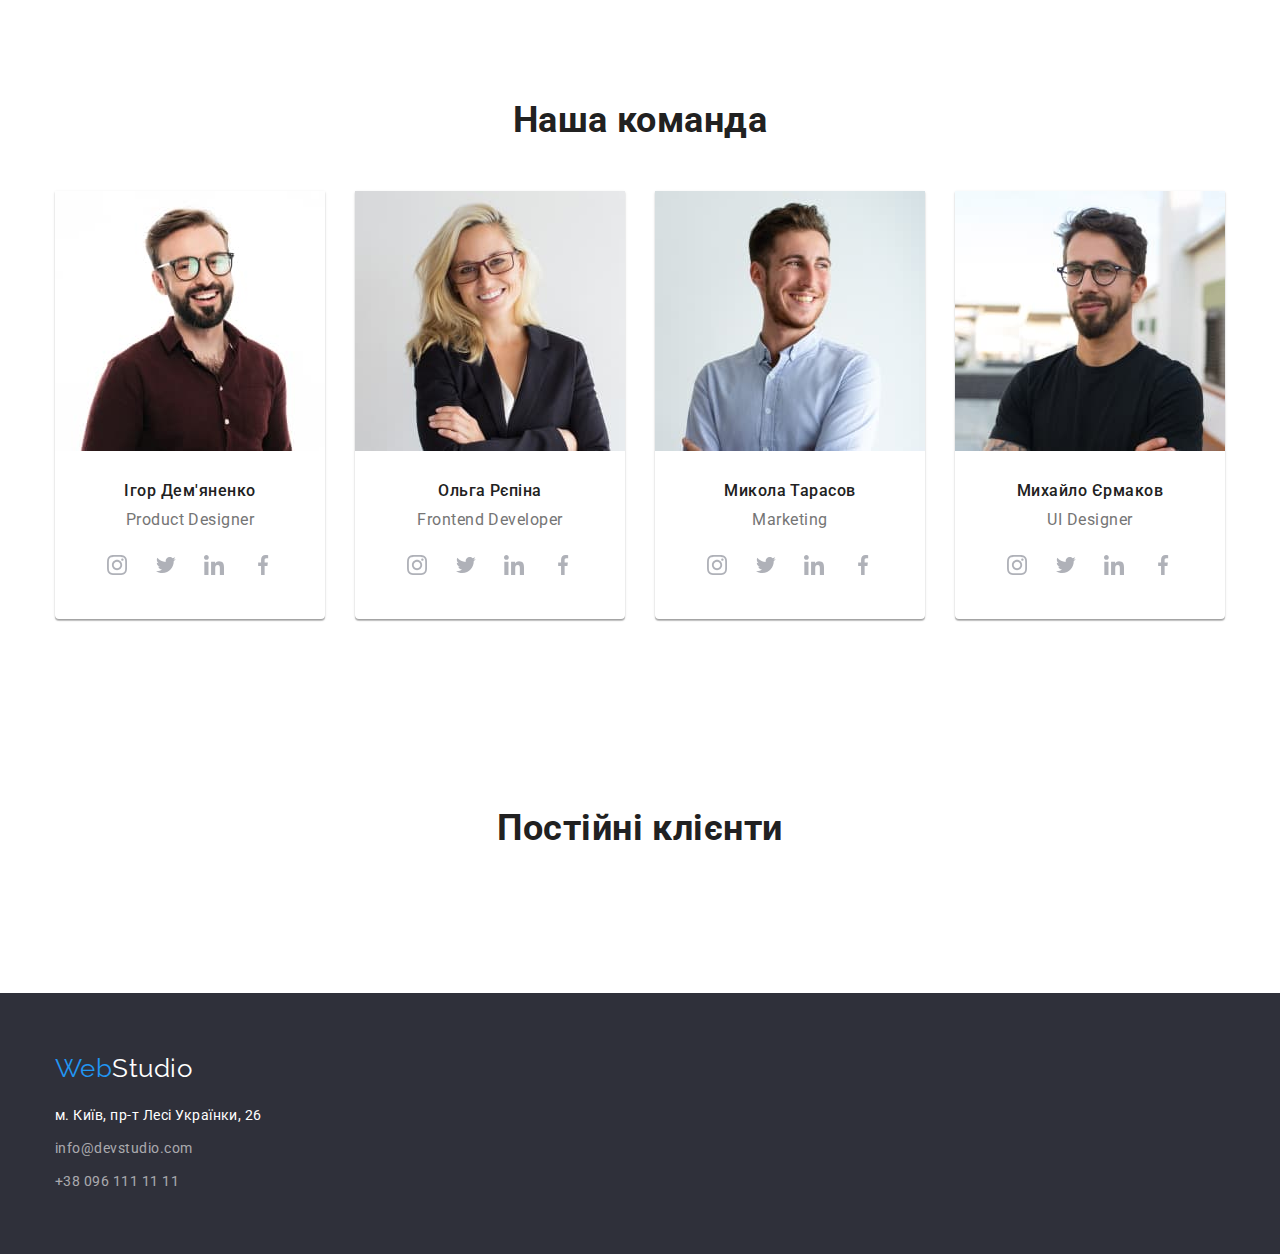
==== commit c51332dd: "HW4" ====
--- a/index.html
+++ b/index.html
@@ -35,16 +35,20 @@
           </ul>
         </nav>
         <ul class="address-link list">
+          <li>
+            <svg class="icon-address">
+              <use href="./images/sprite.svg#icon-envelope-hover" class="link" width="16px" height="12px"></use>
+            </svg>
+          </li>
           <li class="item">
+            <a href="mailto:info@devstudio.com" class="link">info@devstudio.com</a>
+          </li>
+          <li>
             <svg class="icon-address">
-              <use href="./images/sprite.svg#icon-envelope-hover"></use>
+              <use href="./images/sprite.svg#icon-vector" class="link" width="10px" height="16px"></use>
             </svg>
-            <a href="mailto:info@devstudio.com" class="link">info@devstudio.com</a>
           </li>
           <li class="item">
-            <svg class="icon-address">
-              <use href="./images/sprite.svg#icon-vector"></use>
-            </svg>
             <a href="tel:+380961111111" class="link">+38 096 111 11 11</a>
           </li>
         </ul>
@@ -130,22 +134,22 @@
               <div class="team-title-text">
                 <h3 class="team-title">Ігор Дем'яненко</h3>
                 <p class="team-text">Product Designer</p>
-                <button class="button-team">
-                  <svg class="button-icon">
-                    <use href="./images/sprite.svg#icon-instagram"></use>
-                  </svg>
-                </button>
-                <button class="button-team">
-                  <svg class="button-icon">
-                    <use href="./images/sprite.svg#icon-twitter"></use>
-                  </svg>
-                </button>
-                <button class="button-team">
-                  <svg class="button-icon">
-                    <use href="./images/sprite.svg#icon-linkedin"></use>
-                  </svg>
-                </button>
-                <button class="button-team">
+                <button class="button">
+                  <svg class="button-icon">
+                    <use href="./images/sprite.svg#icon-instagram"></use>
+                  </svg>
+                </button>
+                <button class="button">
+                  <svg class="button-icon">
+                    <use href="./images/sprite.svg#icon-twitter"></use>
+                  </svg>
+                </button>
+                <button class="button">
+                  <svg class="button-icon">
+                    <use href="./images/sprite.svg#icon-linkedin"></use>
+                  </svg>
+                </button>
+                <button class="button">
                   <svg class="button-icon">
                     <use href="./images/sprite.svg#icon-facebook"></use>
                   </svg>
@@ -161,22 +165,22 @@
               <div class="team-title-text">
                 <h3 class="team-title">Ольга Рєпіна</h3>
                 <p class="team-text">Frontend Developer</p>
-                <button class="button-team">
-                  <svg class="button-icon">
-                    <use href="./images/sprite.svg#icon-instagram"></use>
-                  </svg>
-                </button>
-                <button class="button-team">
-                  <svg class="button-icon">
-                    <use href="./images/sprite.svg#icon-twitter"></use>
-                  </svg>
-                </button>
-                <button class="button-team">
-                  <svg class="button-icon">
-                    <use href="./images/sprite.svg#icon-linkedin"></use>
-                  </svg>
-                </button>
-                <button class="button-team">
+                <button class="button">
+                  <svg class="button-icon">
+                    <use href="./images/sprite.svg#icon-instagram"></use>
+                  </svg>
+                </button>
+                <button class="button">
+                  <svg class="button-icon">
+                    <use href="./images/sprite.svg#icon-twitter"></use>
+                  </svg>
+                </button>
+                <button class="button">
+                  <svg class="button-icon">
+                    <use href="./images/sprite.svg#icon-linkedin"></use>
+                  </svg>
+                </button>
+                <button class="button">
                   <svg class="button-icon">
                     <use href="./images/sprite.svg#icon-facebook"></use>
                   </svg>
@@ -192,22 +196,22 @@
               <div class="team-title-text">
                 <h3 class="team-title">Микола Тарасов</h3>
                 <p class="team-text">Marketing</p>
-                <button class="button-team">
-                  <svg class="button-icon">
-                    <use href="./images/sprite.svg#icon-instagram"></use>
-                  </svg>
-                </button>
-                <button class="button-team">
-                  <svg class="button-icon">
-                    <use href="./images/sprite.svg#icon-twitter"></use>
-                  </svg>
-                </button>
-                <button class="button-team">
-                  <svg class="button-icon">
-                    <use href="./images/sprite.svg#icon-linkedin"></use>
-                  </svg>
-                </button>
-                <button class="button-team">
+                <button class="button">
+                  <svg class="button-icon">
+                    <use href="./images/sprite.svg#icon-instagram"></use>
+                  </svg>
+                </button>
+                <button class="button">
+                  <svg class="button-icon">
+                    <use href="./images/sprite.svg#icon-twitter"></use>
+                  </svg>
+                </button>
+                <button class="button">
+                  <svg class="button-icon">
+                    <use href="./images/sprite.svg#icon-linkedin"></use>
+                  </svg>
+                </button>
+                <button class="button">
                   <svg class="button-icon">
                     <use href="./images/sprite.svg#icon-facebook"></use>
                   </svg>
@@ -223,22 +227,22 @@
               <div class="team-title-text">
                 <h3 class="team-title">Михайло Єрмаков</h3>
                 <p class="team-text">UI Designer</p>
-                <button class="button-team">
-                  <svg class="button-icon">
-                    <use href="./images/sprite.svg#icon-instagram"></use>
-                  </svg>
-                </button>
-                <button class="button-team">
-                  <svg class="button-icon">
-                    <use href="./images/sprite.svg#icon-twitter"></use>
-                  </svg>
-                </button>
-                <button class="button-team">
-                  <svg class="button-icon">
-                    <use href="./images/sprite.svg#icon-linkedin"></use>
-                  </svg>
-                </button>
-                <button class="button-team">
+                <button class="button">
+                  <svg class="button-icon">
+                    <use href="./images/sprite.svg#icon-instagram"></use>
+                  </svg>
+                </button>
+                <button class="button">
+                  <svg class="button-icon">
+                    <use href="./images/sprite.svg#icon-twitter"></use>
+                  </svg>
+                </button>
+                <button class="button">
+                  <svg class="button-icon">
+                    <use href="./images/sprite.svg#icon-linkedin"></use>
+                  </svg>
+                </button>
+                <button class="button">
                   <svg class="button-icon">
                     <use href="./images/sprite.svg#icon-facebook"></use>
                   </svg>
--- a/css/styles.css
+++ b/css/styles.css
@@ -24,6 +24,10 @@
     color: var(--priamary-text-color);
     font-family: Roboto, sans-serif;
     letter-spacing: 0.03em;
+}
+
+*{
+    box-sizing: border-box;
 }
 
 .container {
@@ -153,12 +157,13 @@
     color: var(--accent-color);
 }
 
-.item .icon-address{
+.icon-address{
     padding: 0;
     margin: 0;
     border: 0;
-    width: 20px;
-    height: 20px;
+    margin-right: 10px;
+    width: 16px;
+    height: 16px;
     fill: currentColor;
     background-size: 0;
 }
@@ -329,7 +334,7 @@
     line-height: 1.19;
 }
 
-.button-team {
+.team-list .button{
     padding: 0;
     border: 0;
     margin-top: 16px;
@@ -340,7 +345,7 @@
     background-color: #FFFFFF;
 }
 
-.button-team:hover {
+.team-list .button-team:hover {
     color: #FFFFFF;
     background-color: #2196F3;
 }
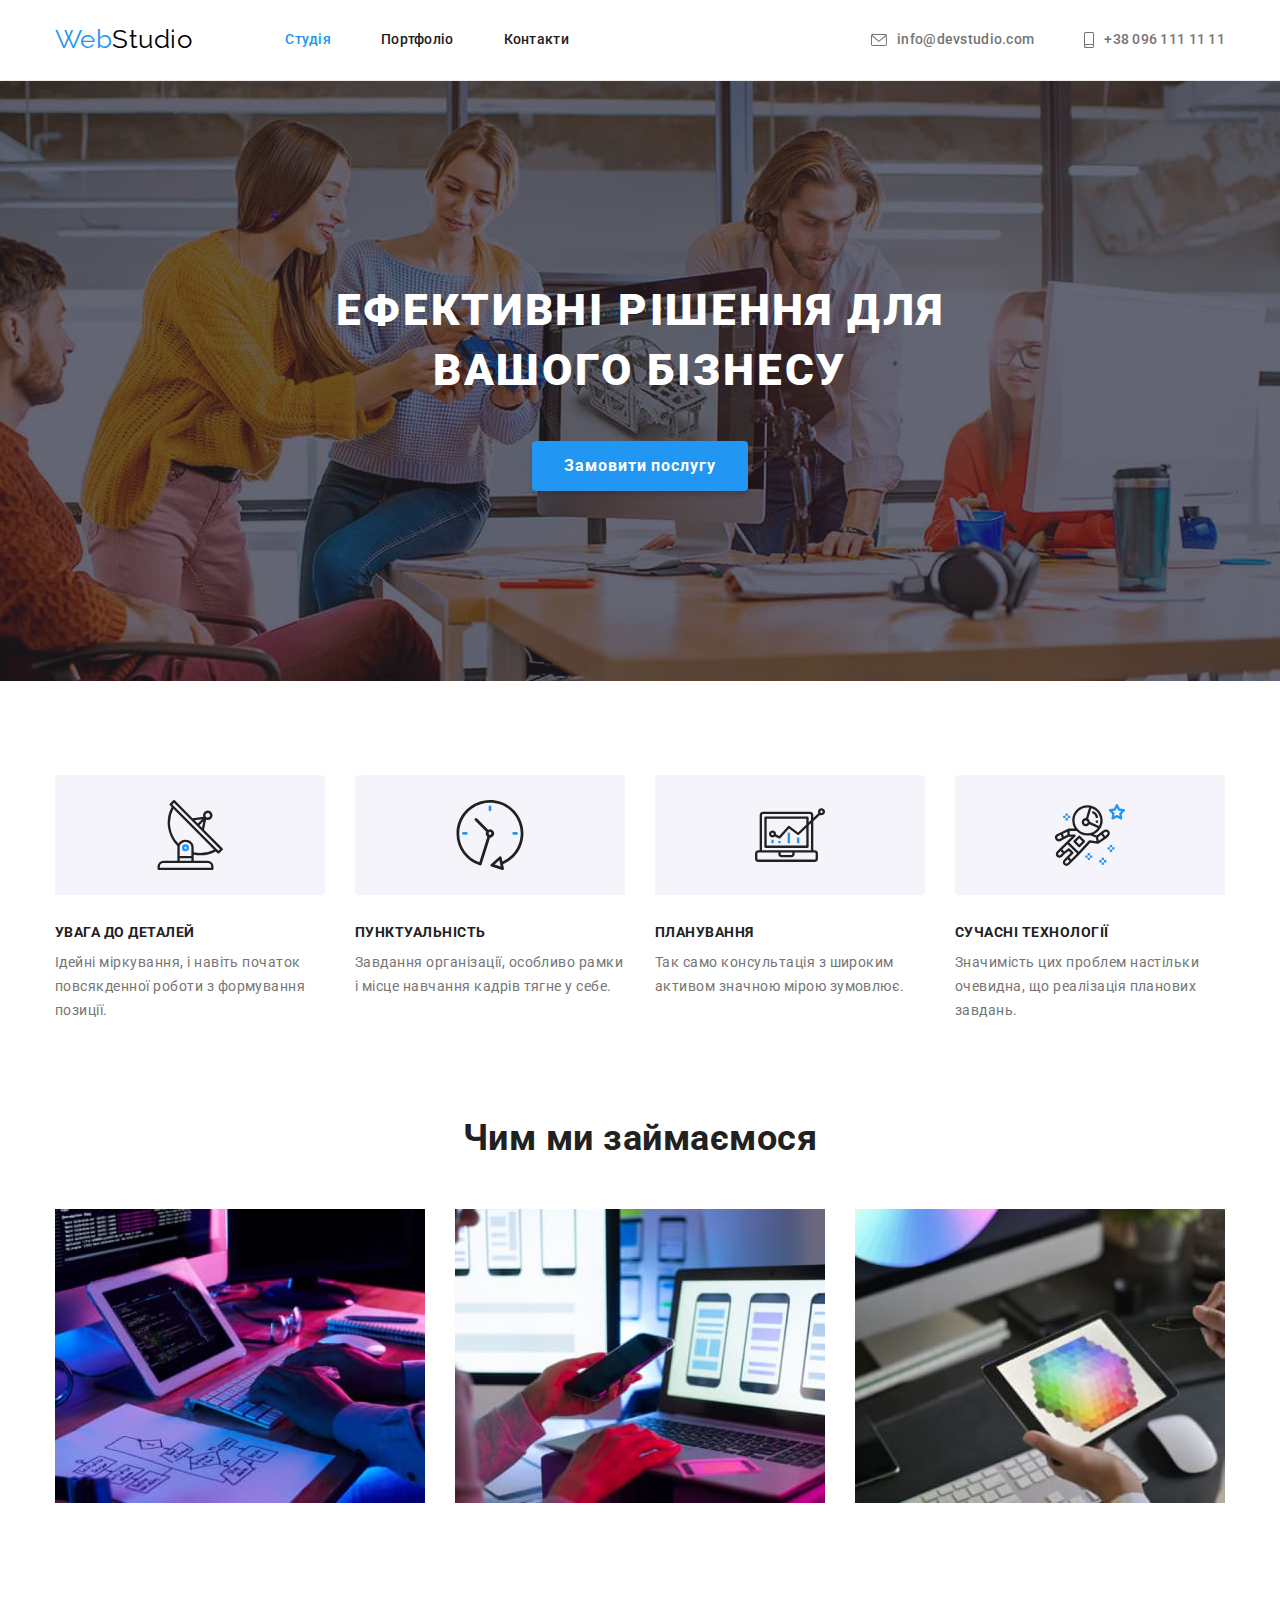
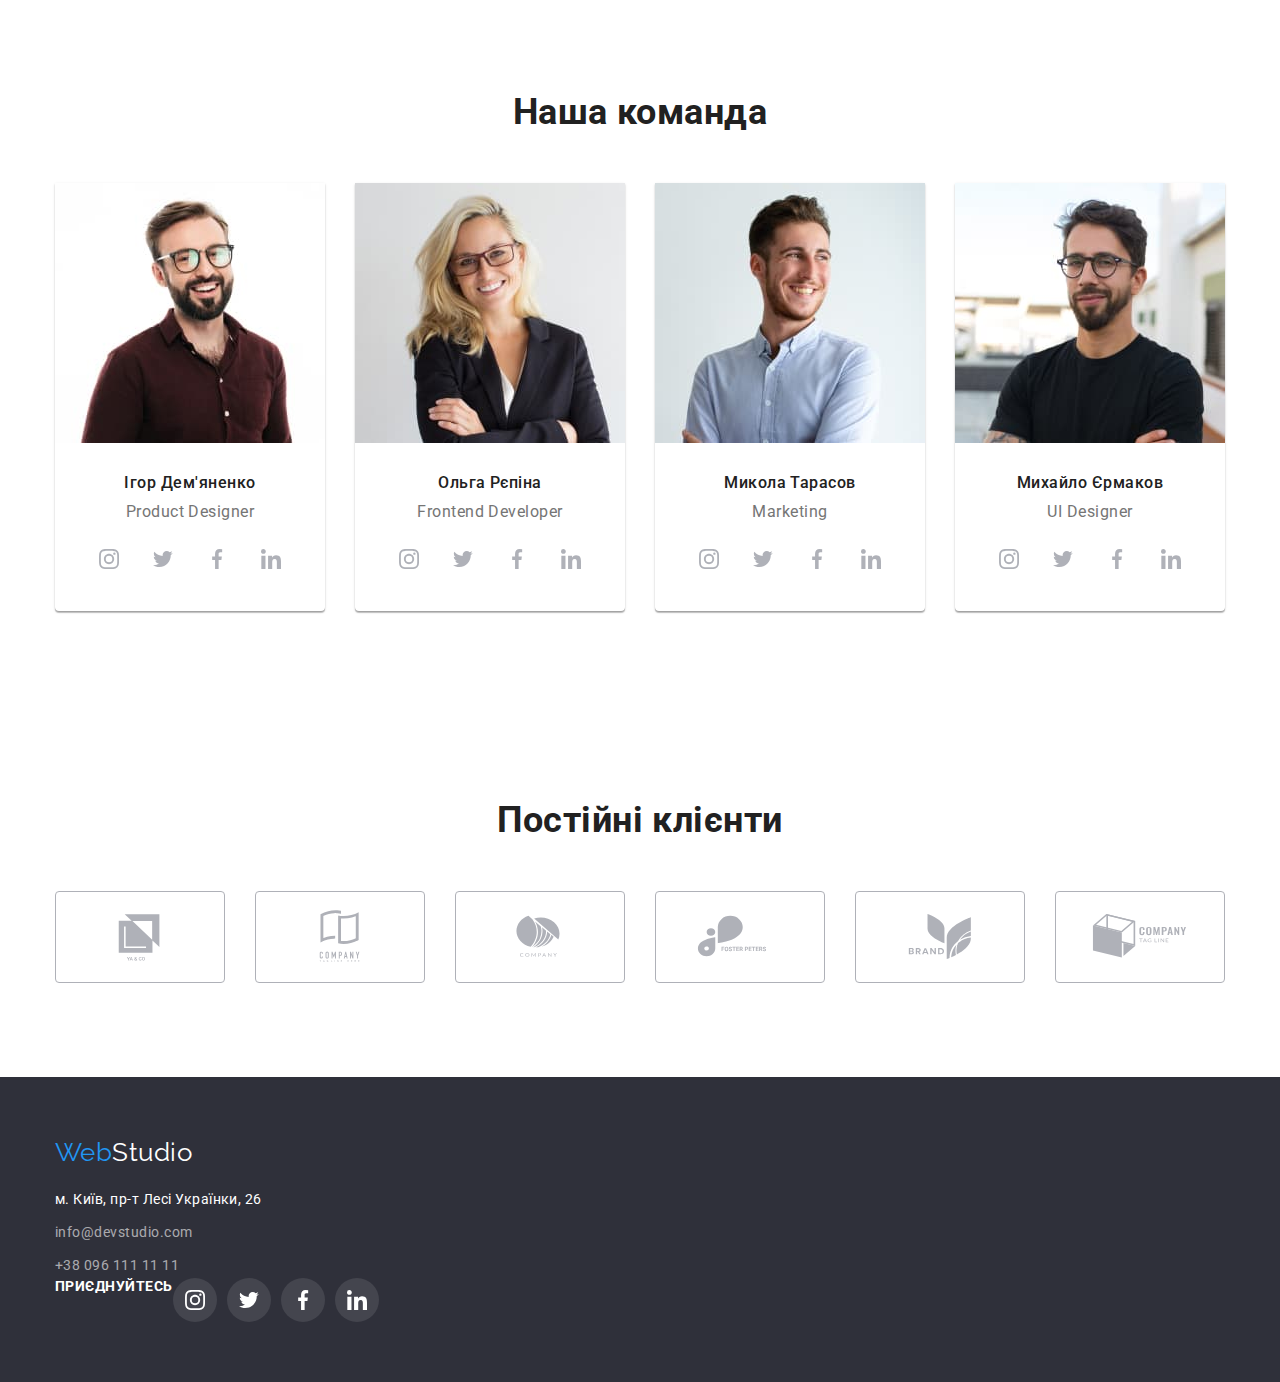
==== commit d0002dc9: "HW4" ====
--- a/index.html
+++ b/index.html
@@ -35,21 +35,19 @@
           </ul>
         </nav>
         <ul class="address-link list">
-          <li>
-            <svg class="icon-address">
-              <use href="./images/sprite.svg#icon-envelope-hover" class="link" width="16px" height="12px"></use>
-            </svg>
+          <li class="item">
+            <a href="mailto:info@devstudio.com" class="link">
+              <svg class="address-icon" width="16" height="12">
+                <use href="./images/icons.svg#icon-envelope"></use></svg
+              >info@devstudio.com</a
+            >
           </li>
           <li class="item">
-            <a href="mailto:info@devstudio.com" class="link">info@devstudio.com</a>
-          </li>
-          <li>
-            <svg class="icon-address">
-              <use href="./images/sprite.svg#icon-vector" class="link" width="10px" height="16px"></use>
-            </svg>
-          </li>
-          <li class="item">
-            <a href="tel:+380961111111" class="link">+38 096 111 11 11</a>
+            <a href="tel:+380961111111" class="link">
+              <svg class="address-icon" width="10" height="16">
+                <use href="./images/icons.svg#icon-smartphone"></use></svg
+              >+38 096 111 11 11</a
+            >
           </li>
         </ul>
       </div>
@@ -65,36 +63,46 @@
       </section>
       <section class="section feature">
         <div class="container">
+          <ul class="feature-icon-list list">
+            <li class="feature-icon-item">
+              <svg class="feature-icon" width="70" height="70">
+                <use href="./images/icons.svg#icon-antenna"></use>
+              </svg>
+            </li>
+            <li class="feature-icon-item">
+              <svg class="feature-icon" width="70" height="70">
+                <use href="./images/icons.svg#icon-clock"></use>
+              </svg>
+            </li>
+            <li class="feature-icon-item">
+              <svg class="feature-icon" width="70" height="70">
+                <use href="./images/icons.svg#icon-diagram"></use>
+              </svg>
+            </li>
+            <li class="feature-icon-item">
+              <svg class="feature-icon" width="70" height="70">
+                <use href="./images/icons.svg#icon-astronaut"></use>
+              </svg>
+            </li>
+          </ul>
           <ul class="feature-list list">
             <li class="item">
-              <svg class="icon-feature">
-                <use href="./images/sprite.svg#icon-antenna"></use>
-              </svg>
               <h3 class="title">Увага до деталей</h3>
               <p class="text">
                 Ідейні міркування, і навіть початок повсякденної роботи з формування позиції.
               </p>
             </li>
             <li class="item">
-              <svg class="icon-feature">
-                <use href="./images/sprite.svg#icon-clock"></use>
-              </svg>
               <h3 class="title">Пунктуальність</h3>
               <p class="text">
                 Завдання організації, особливо рамки і місце навчання кадрів тягне у себе.
               </p>
             </li>
             <li class="item">
-              <svg class="icon-feature">
-                <use href="./images/sprite.svg#icon-diagram"></use>
-              </svg>
               <h3 class="title">Планування</h3>
               <p class="text">Так само консультація з широким активом значною мірою зумовлює.</p>
             </li>
             <li class="item">
-              <svg class="icon-feature">
-                <use href="./images/sprite.svg#icon-astronaut"></use>
-              </svg>
               <h3 class="title">Сучасні технології</h3>
               <p>Значимість цих проблем настільки очевидна, що реалізація планових завдань.</p>
             </li>
@@ -134,26 +142,36 @@
               <div class="team-title-text">
                 <h3 class="team-title">Ігор Дем'яненко</h3>
                 <p class="team-text">Product Designer</p>
-                <button class="button">
-                  <svg class="button-icon">
-                    <use href="./images/sprite.svg#icon-instagram"></use>
-                  </svg>
-                </button>
-                <button class="button">
-                  <svg class="button-icon">
-                    <use href="./images/sprite.svg#icon-twitter"></use>
-                  </svg>
-                </button>
-                <button class="button">
-                  <svg class="button-icon">
-                    <use href="./images/sprite.svg#icon-linkedin"></use>
-                  </svg>
-                </button>
-                <button class="button">
-                  <svg class="button-icon">
-                    <use href="./images/sprite.svg#icon-facebook"></use>
-                  </svg>
-                </button>
+                <ul class="social-list list">
+                  <li class="social-item">
+                    <a href="" class="social-link">
+                      <svg class="social-icon" width="20" height="20">
+                        <use href="./images/icons.svg#icon-instagram"></use>
+                      </svg>
+                    </a>
+                  </li>
+                  <li class="social-item">
+                    <a href="" class="social-link">
+                      <svg class="social-icon" width="20" height="20">
+                        <use href="./images/icons.svg#icon-twitter"></use>
+                      </svg>
+                    </a>
+                  </li>
+                  <li class="social-item">
+                    <a href="" class="social-link">
+                      <svg class="social-icon" width="20" height="20">
+                        <use href="./images/icons.svg#icon-facebook"></use>
+                      </svg>
+                    </a>
+                  </li>
+                  <li class="social-item">
+                    <a href="" class="social-link">
+                      <svg class="social-icon" width="20" height="20">
+                        <use href="./images/icons.svg#icon-linkedin"></use>
+                      </svg>
+                    </a>
+                  </li>
+                </ul>
               </div>
             </li>
             <li class="item">
@@ -165,26 +183,36 @@
               <div class="team-title-text">
                 <h3 class="team-title">Ольга Рєпіна</h3>
                 <p class="team-text">Frontend Developer</p>
-                <button class="button">
-                  <svg class="button-icon">
-                    <use href="./images/sprite.svg#icon-instagram"></use>
-                  </svg>
-                </button>
-                <button class="button">
-                  <svg class="button-icon">
-                    <use href="./images/sprite.svg#icon-twitter"></use>
-                  </svg>
-                </button>
-                <button class="button">
-                  <svg class="button-icon">
-                    <use href="./images/sprite.svg#icon-linkedin"></use>
-                  </svg>
-                </button>
-                <button class="button">
-                  <svg class="button-icon">
-                    <use href="./images/sprite.svg#icon-facebook"></use>
-                  </svg>
-                </button>
+                <ul class="social-list list">
+                  <li class="social-item">
+                    <a href="" class="social-link">
+                      <svg class="social-icon" width="20" height="20">
+                        <use href="./images/icons.svg#icon-instagram"></use>
+                      </svg>
+                    </a>
+                  </li>
+                  <li class="social-item">
+                    <a href="" class="social-link">
+                      <svg class="social-icon" width="20" height="20">
+                        <use href="./images/icons.svg#icon-twitter"></use>
+                      </svg>
+                    </a>
+                  </li>
+                  <li class="social-item">
+                    <a href="" class="social-link">
+                      <svg class="social-icon" width="20" height="20">
+                        <use href="./images/icons.svg#icon-facebook"></use>
+                      </svg>
+                    </a>
+                  </li>
+                  <li class="social-item">
+                    <a href="" class="social-link">
+                      <svg class="social-icon" width="20" height="20">
+                        <use href="./images/icons.svg#icon-linkedin"></use>
+                      </svg>
+                    </a>
+                  </li>
+                </ul>
               </div>
             </li>
             <li class="item">
@@ -196,26 +224,36 @@
               <div class="team-title-text">
                 <h3 class="team-title">Микола Тарасов</h3>
                 <p class="team-text">Marketing</p>
-                <button class="button">
-                  <svg class="button-icon">
-                    <use href="./images/sprite.svg#icon-instagram"></use>
-                  </svg>
-                </button>
-                <button class="button">
-                  <svg class="button-icon">
-                    <use href="./images/sprite.svg#icon-twitter"></use>
-                  </svg>
-                </button>
-                <button class="button">
-                  <svg class="button-icon">
-                    <use href="./images/sprite.svg#icon-linkedin"></use>
-                  </svg>
-                </button>
-                <button class="button">
-                  <svg class="button-icon">
-                    <use href="./images/sprite.svg#icon-facebook"></use>
-                  </svg>
-                </button>
+                <ul class="social-list list">
+                  <li class="social-item">
+                    <a href="" class="social-link">
+                      <svg class="social-icon" width="20" height="20">
+                        <use href="./images/icons.svg#icon-instagram"></use>
+                      </svg>
+                    </a>
+                  </li>
+                  <li class="social-item">
+                    <a href="" class="social-link">
+                      <svg class="social-icon" width="20" height="20">
+                        <use href="./images/icons.svg#icon-twitter"></use>
+                      </svg>
+                    </a>
+                  </li>
+                  <li class="social-item">
+                    <a href="" class="social-link">
+                      <svg class="social-icon" width="20" height="20">
+                        <use href="./images/icons.svg#icon-facebook"></use>
+                      </svg>
+                    </a>
+                  </li>
+                  <li class="social-item">
+                    <a href="" class="social-link">
+                      <svg class="social-icon" width="20" height="20">
+                        <use href="./images/icons.svg#icon-linkedin"></use>
+                      </svg>
+                    </a>
+                  </li>
+                </ul>
               </div>
             </li>
             <li class="item">
@@ -227,26 +265,36 @@
               <div class="team-title-text">
                 <h3 class="team-title">Михайло Єрмаков</h3>
                 <p class="team-text">UI Designer</p>
-                <button class="button">
-                  <svg class="button-icon">
-                    <use href="./images/sprite.svg#icon-instagram"></use>
-                  </svg>
-                </button>
-                <button class="button">
-                  <svg class="button-icon">
-                    <use href="./images/sprite.svg#icon-twitter"></use>
-                  </svg>
-                </button>
-                <button class="button">
-                  <svg class="button-icon">
-                    <use href="./images/sprite.svg#icon-linkedin"></use>
-                  </svg>
-                </button>
-                <button class="button">
-                  <svg class="button-icon">
-                    <use href="./images/sprite.svg#icon-facebook"></use>
-                  </svg>
-                </button>
+                <ul class="social-list list">
+                  <li class="social-item">
+                    <a href="" class="social-link">
+                      <svg class="social-icon" width="20" height="20">
+                        <use href="./images/icons.svg#icon-instagram"></use>
+                      </svg>
+                    </a>
+                  </li>
+                  <li class="social-item">
+                    <a href="" class="social-link">
+                      <svg class="social-icon" width="20" height="20">
+                        <use href="./images/icons.svg#icon-twitter"></use>
+                      </svg>
+                    </a>
+                  </li>
+                  <li class="social-item">
+                    <a href="" class="social-link">
+                      <svg class="social-icon" width="20" height="20">
+                        <use href="./images/icons.svg#icon-facebook"></use>
+                      </svg>
+                    </a>
+                  </li>
+                  <li class="social-item">
+                    <a href="" class="social-link">
+                      <svg class="social-icon" width="20" height="20">
+                        <use href="./images/icons.svg#icon-linkedin"></use>
+                      </svg>
+                    </a>
+                  </li>
+                </ul>
               </div>
             </li>
           </ul>
@@ -255,6 +303,50 @@
       <section class="section">
         <div class="container">
           <h2 class="section-title">Постійні клієнти</h2>
+          <ul class="clients-list list">
+            <li class="clients-item">
+              <a href="" class="clients-link">
+                <svg class="clients-icon" width="106" height="60">
+                  <use href="./images/icons.svg#icon-group1"></use>
+                </svg>
+              </a>
+            </li>
+            <li class="clients-item">
+              <a href="" class="clients-link">
+                <svg class="clients-icon" width="106" height="60">
+                  <use href="./images/icons.svg#icon-group2"></use>
+                </svg>
+              </a>
+            </li>
+            <li class="clients-item">
+              <a href="" class="clients-link">
+                <svg class="clients-icon" width="106" height="60">
+                  <use href="./images/icons.svg#icon-group3"></use>
+                </svg>
+              </a>
+            </li>
+            <li class="clients-item">
+              <a href="" class="clients-link">
+                <svg class="clients-icon" width="106" height="60">
+                  <use href="./images/icons.svg#icon-group4"></use>
+                </svg>
+              </a>
+            </li>
+            <li class="clients-item">
+              <a href="" class="clients-link">
+                <svg class="clients-icon" width="106" height="60">
+                  <use href="./images/icons.svg#icon-group5"></use>
+                </svg>
+              </a>
+            </li>
+            <li class="clients-item">
+              <a href="" class="clients-link">
+                <svg class="clients-icon" width="106" height="60">
+                  <use href="./images/icons.svg#icon-group6"></use>
+                </svg>
+              </a>
+            </li>
+          </ul>
         </div>
       </section>
     </main>
@@ -280,6 +372,35 @@
               <a href="tel:+380961111111" class="link">+38 096 111 11 11</a>
             </li>
           </ul>
+          <div class="footer-container">
+            <h2 class="footer-social-title">Приєднуйтесь</h2>
+            <ul class="footer-list-icon list">
+              <li class="footer-social-item">
+                <a href="" class="footer-social-link"
+                  ><svg class="footer-social-icon" width="20" height="20">
+                    <use href="./images/icons.svg#icon-instagram"></use></svg
+                ></a>
+              </li>
+              <li class="footer-social-item">
+                <a href="" class="footer-social-link"
+                  ><svg class="footer-social-icon" width="20" height="20">
+                    <use href="./images/icons.svg#icon-twitter"></use></svg
+                ></a>
+              </li>
+              <li class="footer-social-item">
+                <a href="" class="footer-social-link"
+                  ><svg class="footer-social-icon" width="20" height="20">
+                    <use href="./images/icons.svg#icon-facebook"></use></svg
+                ></a>
+              </li>
+              <li class="footer-social-item">
+                <a href="" class="footer-social-link"
+                  ><svg class="footer-social-icon" width="20" height="20">
+                    <use href="./images/icons.svg#icon-linkedin"></use></svg
+                ></a>
+              </li>
+            </ul>
+          </div>
         </address>
       </div>
     </footer>
--- a/css/styles.css
+++ b/css/styles.css
@@ -26,7 +26,7 @@
     letter-spacing: 0.03em;
 }
 
-*{
+* {
     box-sizing: border-box;
 }
 
@@ -144,6 +144,10 @@
 }
 
 .address-link .link {
+    display: flex;
+    gap: 10px;
+    justify-content: center;
+    align-items: center;
     color: var(--priamary-text-color);
     font-weight: 500;
     font-size: 14px;
@@ -152,20 +156,13 @@
     text-decoration: none;
 }
 
+.address-icon {
+    fill: currentColor;
+}
+
 .address-link .link:hover,
 .address-link .link:focus {
     color: var(--accent-color);
-}
-
-.icon-address{
-    padding: 0;
-    margin: 0;
-    border: 0;
-    margin-right: 10px;
-    width: 16px;
-    height: 16px;
-    fill: currentColor;
-    background-size: 0;
 }
 
 /* Hero */
@@ -208,11 +205,6 @@
     padding-bottom: 94px;
 }
 
-.feature {
-    padding-top: 94px;
-    padding-bottom: 0px;
-}
-
 .section-title {
     margin-bottom: 50px;
     color: var(--title-text-color);
@@ -224,6 +216,11 @@
 
 /* Features */
 
+.feature {
+    padding-top: 94px;
+    padding-bottom: 0px;
+}
+
 .feature-list {
     padding-bottom: 0px;
 }
@@ -245,17 +242,6 @@
     margin-right: 0px;
 }
 
-.item .icon-feature {
-    padding: 25px 100px;
-    margin-bottom: 30px;
-    border: 0;
-    border-radius: 4px;
-    width: 270px;
-    height: 120px;
-    color: #afb1b8;
-    background-color: var(--bacground-color-team-button-list);
-    background-size: 270px;
-}
 
 
 .feature-list .title {
@@ -268,9 +254,21 @@
     text-transform: uppercase;
 }
 
-.feature-list .text {
-    margin-top: 0;
-    margin-bottom: 0px;
+.feature-icon-list {
+    display: flex;
+    justify-content: center;
+    gap: 30px;
+}
+
+.feature-icon-item {
+    width: 270px;
+    height: 120px;
+    margin-bottom: 30px;
+    display: flex;
+    align-items: center;
+    justify-content: center;
+    background-color: #F5F4FA;
+    border-radius: 4px;
 }
 
 /* Works */
@@ -334,26 +332,67 @@
     line-height: 1.19;
 }
 
-.team-list .button{
-    padding: 0;
-    border: 0;
+.social-list {
+    display: flex;
+    justify-content: center;
+    gap: 10px;
+}
+
+.social.item {}
+
+.social-link {
     margin-top: 16px;
     width: 44px;
     height: 44px;
+    display: flex;
+    align-items: center;
+    justify-content: center;
+    background-color: #FFFFFF;
     border-radius: 50%;
-    color: #afb1b8;
-    background-color: #FFFFFF;
-}
-
-.team-list .button-team:hover {
+    color: #AFB1B8;
+}
+
+.social-icon {
+    fill: currentColor;
+}
+
+.social-link:hover,
+.social-link:focus {
+    background-color: var(--accent-color);
     color: #FFFFFF;
-    background-color: #2196F3;
-}
-
-.button-icon {
-    width: 20px;
-    height: 20px;
+}
+
+/* Сustomers */
+
+.clients-list {
+    display: flex;
+    justify-content: center;
+    gap: 30px;
+}
+
+.clients-item {
+    width: calc((100% - 60px) / 3);
+}
+
+.clients-link {
+    width: 100%;
+    height: 92px;
+    border: 1px solid #AFB1B8;
+    display: flex;
+    align-items: center;
+    justify-content: center;
+    border-radius: 4px;
+    color: #AFB1B8;
+}
+
+.clients-icon {
     fill: currentColor;
+}
+
+.clients-link:hover,
+.clients-link:focus {
+    border-color: #2196F3;
+    color: #2196F3;
 }
 
 /* Footer */
@@ -407,6 +446,47 @@
     line-height: 1.71;
     text-decoration: none;
 }
+
+.footer-container {
+    display: flex;
+}
+
+.footer-social-title {
+    font-style: normal;
+    font-weight: 700;
+    font-size: 14px;
+    line-height: 16px;
+    text-transform: uppercase;
+    color: var(--bacground-priamary);
+}
+
+.footer-list-icon {
+    display: flex;
+    justify-content: center;
+    gap: 10px;
+}
+
+.footer-social-link {
+    width: 44px;
+    height: 44px;
+    display: flex;
+    align-items: center;
+    justify-content: center;
+    background-color: rgba(255, 255, 255, 0.1);
+    color: var(--hero-footer-text-color);
+    border-radius: 50%;
+}
+
+.footer-social-icon {
+    fill: currentColor;
+}
+
+.footer-social-link:hover,
+.footer-social-link:focus {
+    background-color: #2196F3;
+}
+
+
 
 /* Button */
 
@@ -485,8 +565,11 @@
     margin-right: 30px;
     margin-bottom: 30px;
     background-color: var(--bacground-priamary);
+}
+
+.project-list .item:hover,
+.project-list .item:focus {
     box-shadow: 0px 1px 1px rgba(0, 0, 0, 0.12), 0px 4px 4px rgba(0, 0, 0, 0.06), 1px 4px 6px rgba(0, 0, 0, 0.16);
-
 }
 
 .project-list .item:nth-child(3n) {
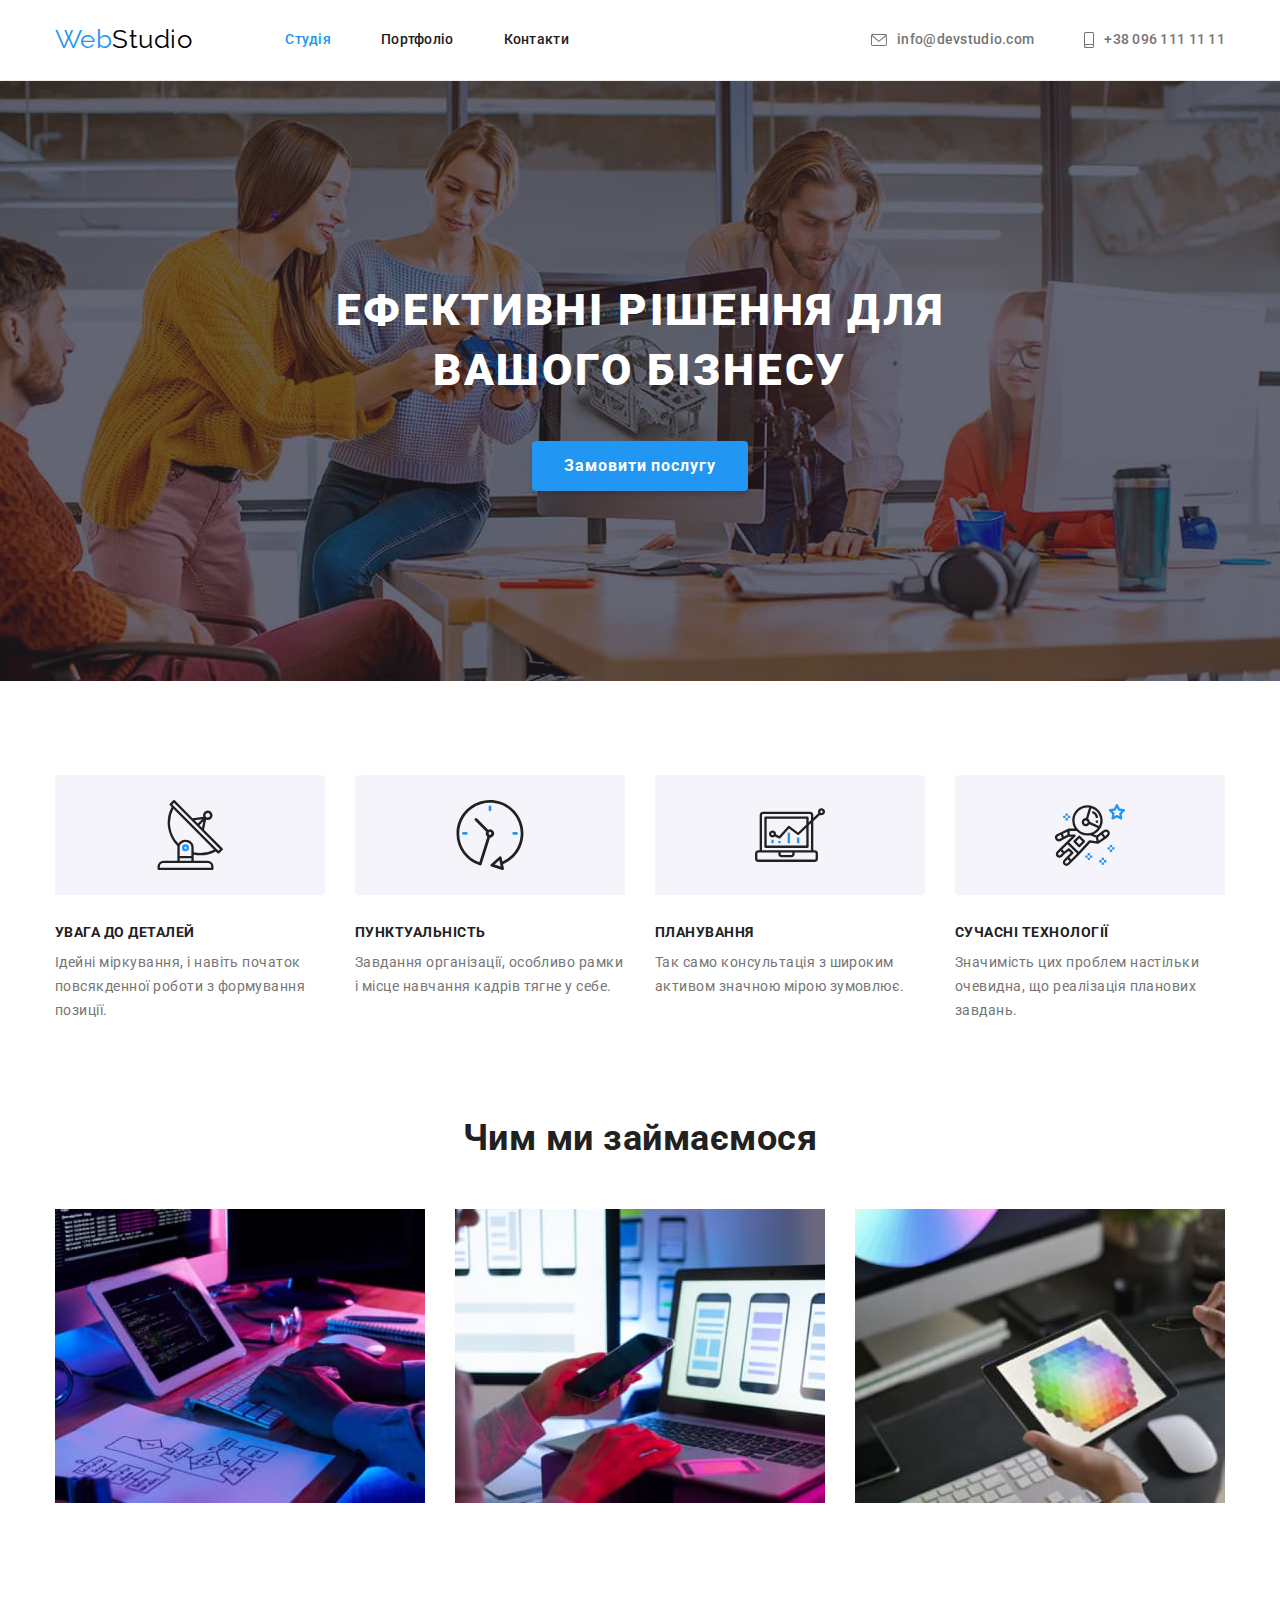
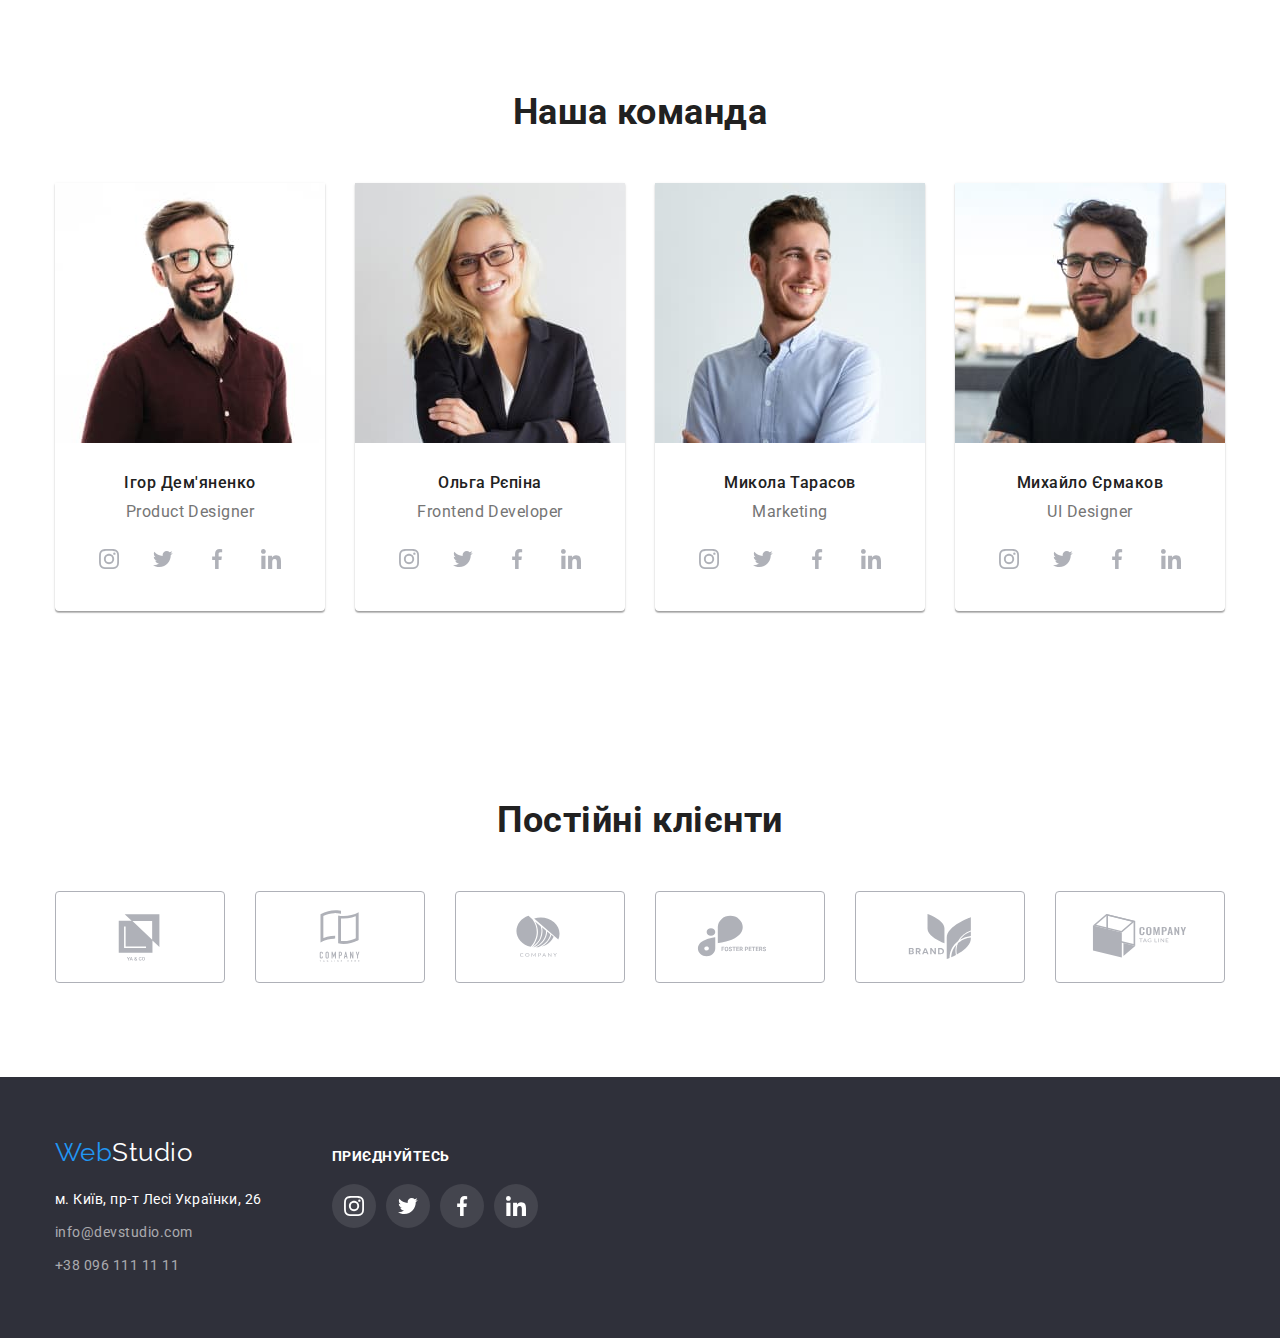
==== commit 0ff0c462: "HW4" ====
--- a/index.html
+++ b/index.html
@@ -351,8 +351,9 @@
       </section>
     </main>
     <footer class="footer">
-      <div class="container">
-        <a href="/" class="footer-logo"><span class="logo-span">Web</span>Studio</a>
+      <div class="container footer-container">
+        <div>
+          <a href="/" class="footer-logo"><span class="logo-span">Web</span>Studio</a>
         <address>
           <ul class="footer-address list">
             <li class="item">
@@ -372,7 +373,8 @@
               <a href="tel:+380961111111" class="link">+38 096 111 11 11</a>
             </li>
           </ul>
-          <div class="footer-container">
+        </div>
+          <div>
             <h2 class="footer-social-title">Приєднуйтесь</h2>
             <ul class="footer-list-icon list">
               <li class="footer-social-item">
--- a/css/styles.css
+++ b/css/styles.css
@@ -449,7 +449,10 @@
 
 .footer-container {
     display: flex;
-}
+    align-items: baseline;
+    gap: 70px;
+}
+
 
 .footer-social-title {
     font-style: normal;
@@ -462,11 +465,11 @@
 
 .footer-list-icon {
     display: flex;
-    justify-content: center;
     gap: 10px;
 }
 
 .footer-social-link {
+    margin-top: 20px;
     width: 44px;
     height: 44px;
     display: flex;
@@ -565,12 +568,22 @@
     margin-right: 30px;
     margin-bottom: 30px;
     background-color: var(--bacground-priamary);
+
 }
 
 .project-list .item:hover,
 .project-list .item:focus {
     box-shadow: 0px 1px 1px rgba(0, 0, 0, 0.12), 0px 4px 4px rgba(0, 0, 0, 0.06), 1px 4px 6px rgba(0, 0, 0, 0.16);
 }
+
+.project-link {
+    text-decoration: none;
+}
+
+/* .project-link:hover,
+.project-link:focus {
+    box-shadow: 0px 1px 1px rgba(0, 0, 0, 0.12), 0px 4px 4px rgba(0, 0, 0, 0.06), 1px 4px 6px rgba(0, 0, 0, 0.16);
+} */
 
 .project-list .item:nth-child(3n) {
     margin-right: 0px;
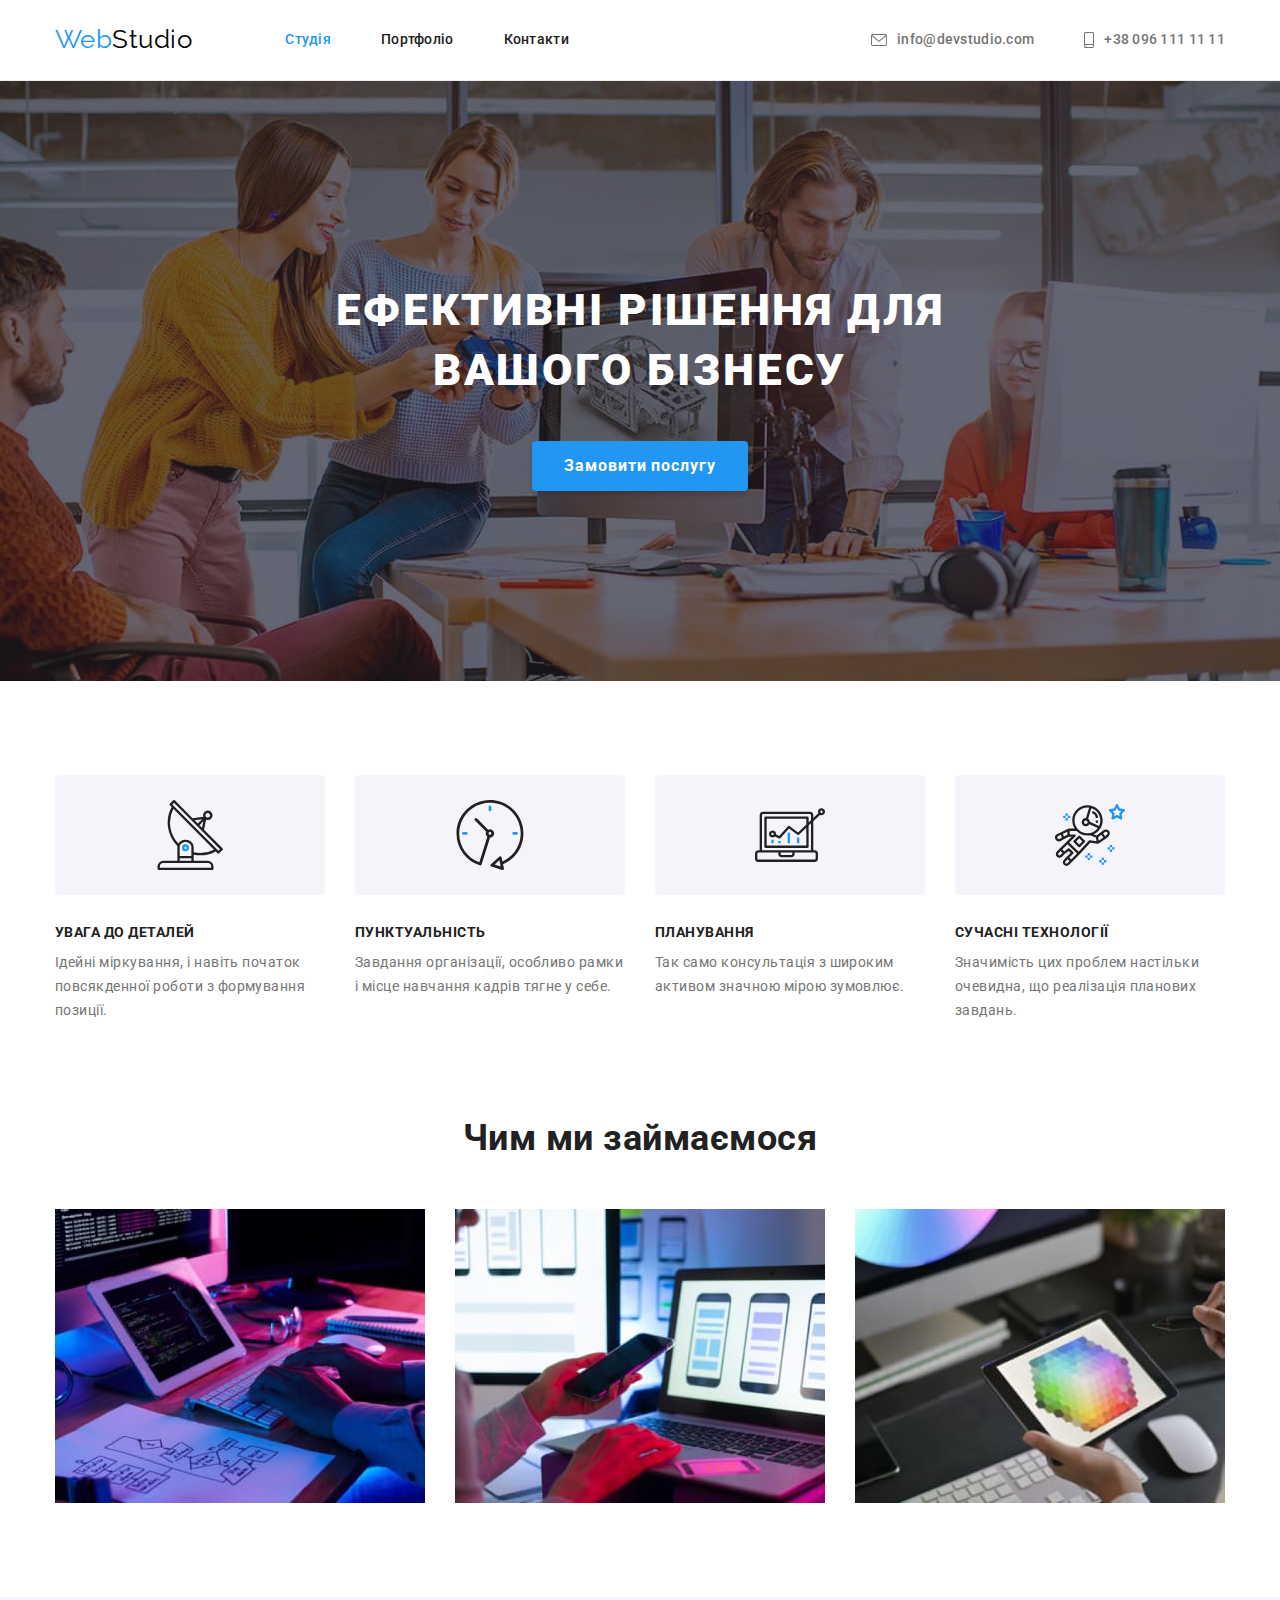
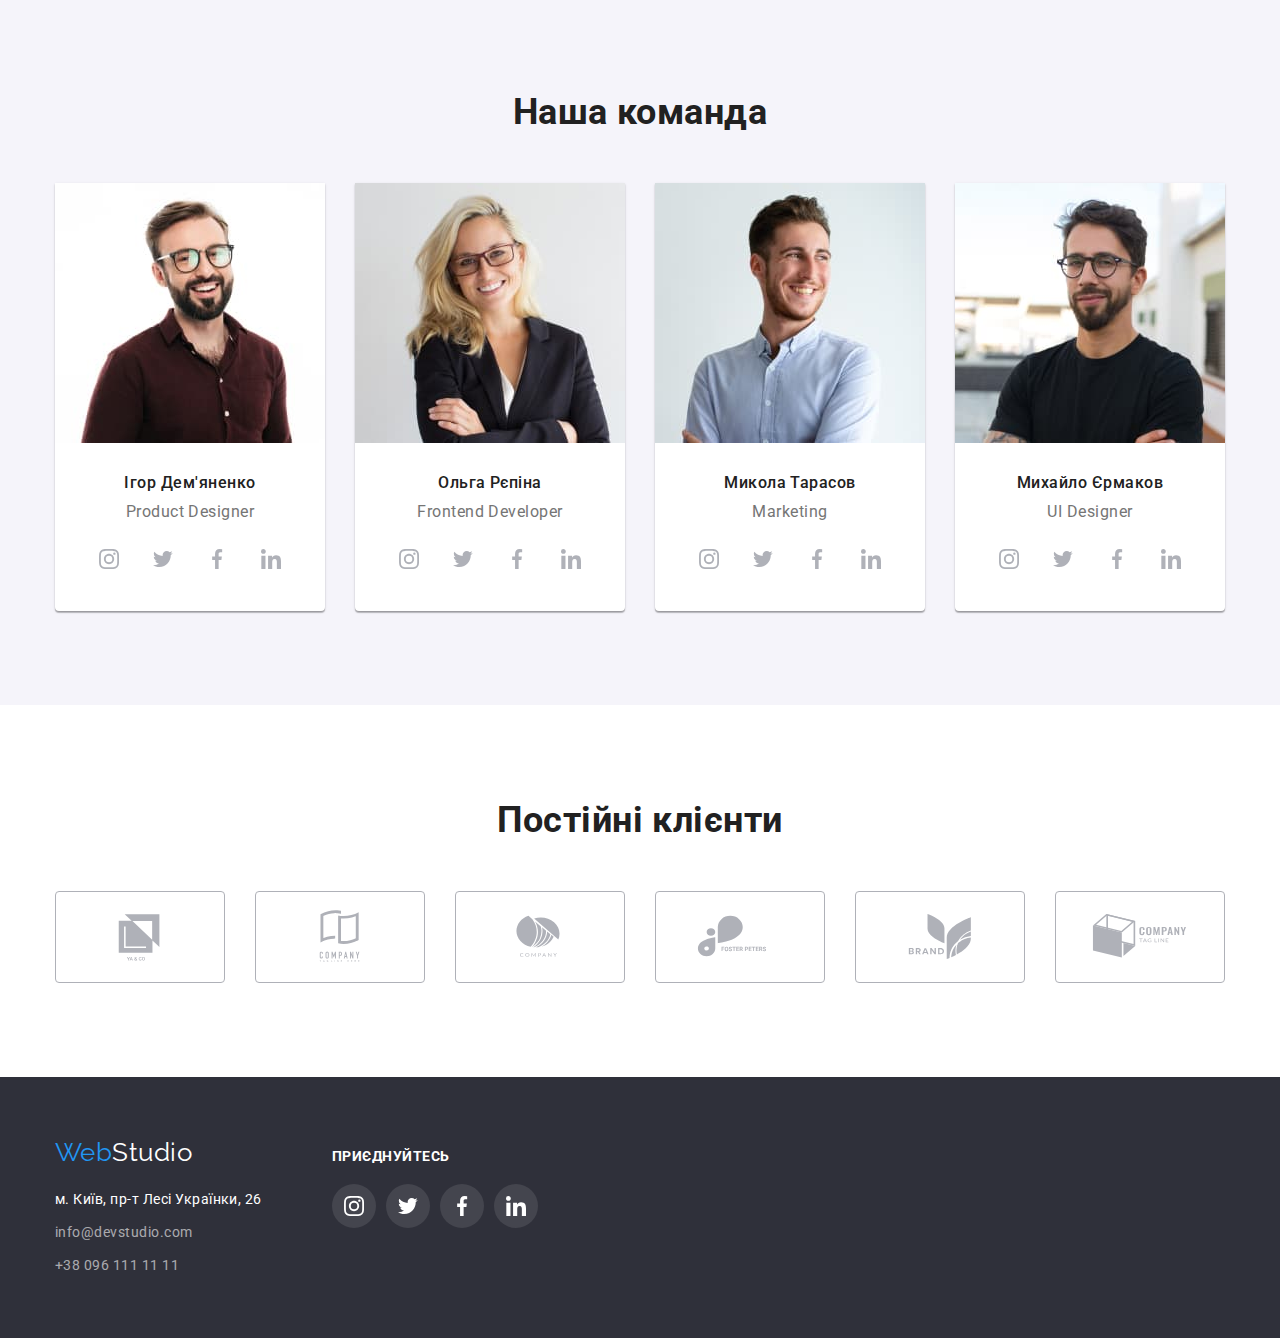
==== commit 491accd4: "HW4" ====
--- a/index.html
+++ b/index.html
@@ -38,16 +38,12 @@
           <li class="item">
             <a href="mailto:info@devstudio.com" class="link">
               <svg class="address-icon" width="16" height="12">
-                <use href="./images/icons.svg#icon-envelope"></use></svg
-              >info@devstudio.com</a
-            >
+                <use href="./images/icons.svg#icon-envelope"></use></svg>info@devstudio.com</a >
           </li>
           <li class="item">
             <a href="tel:+380961111111" class="link">
               <svg class="address-icon" width="10" height="16">
-                <use href="./images/icons.svg#icon-smartphone"></use></svg
-              >+38 096 111 11 11</a
-            >
+                <use href="./images/icons.svg#icon-smartphone"></use></svg>+38 096 111 11 11</a>
           </li>
         </ul>
       </div>
@@ -133,7 +129,7 @@
         <div class="container team">
           <h2 class="section-title">Наша команда</h2>
           <ul class="team-list list">
-            <li class="item">
+            <li class="team-item item">
               <img
                 src="./images/teamcard1.jpg"
                 alt="Ігор Дем'яненко на посаді Product Designer"
@@ -174,7 +170,7 @@
                 </ul>
               </div>
             </li>
-            <li class="item">
+            <li class="team-item item">
               <img
                 src="./images/teamcard2.jpg"
                 alt="Ольга Рєпіна на посаді Frontend Developer"
@@ -215,7 +211,7 @@
                 </ul>
               </div>
             </li>
-            <li class="item">
+            <li class="team-item item">
               <img
                 src="./images/teamcard3.jpg"
                 alt="Микола Тарасов на посаді Marketing"
@@ -256,7 +252,7 @@
                 </ul>
               </div>
             </li>
-            <li class="item">
+            <li class="team-item item">
               <img
                 src="./images/teamcard4.jpg"
                 alt="Михайло Єрмаков на посаді UI Designer"
@@ -380,26 +376,22 @@
               <li class="footer-social-item">
                 <a href="" class="footer-social-link"
                   ><svg class="footer-social-icon" width="20" height="20">
-                    <use href="./images/icons.svg#icon-instagram"></use></svg
-                ></a>
+                    <use href="./images/icons.svg#icon-instagram"></use></svg></a>
               </li>
               <li class="footer-social-item">
                 <a href="" class="footer-social-link"
                   ><svg class="footer-social-icon" width="20" height="20">
-                    <use href="./images/icons.svg#icon-twitter"></use></svg
-                ></a>
+                    <use href="./images/icons.svg#icon-twitter"></use></svg></a>
               </li>
               <li class="footer-social-item">
                 <a href="" class="footer-social-link"
                   ><svg class="footer-social-icon" width="20" height="20">
-                    <use href="./images/icons.svg#icon-facebook"></use></svg
-                ></a>
+                    <use href="./images/icons.svg#icon-facebook"></use></svg></a>
               </li>
               <li class="footer-social-item">
                 <a href="" class="footer-social-link"
                   ><svg class="footer-social-icon" width="20" height="20">
-                    <use href="./images/icons.svg#icon-linkedin"></use></svg
-                ></a>
+                    <use href="./images/icons.svg#icon-linkedin"></use></svg></a>
               </li>
             </ul>
           </div>
--- a/css/styles.css
+++ b/css/styles.css
@@ -307,7 +307,7 @@
 }
 
 .section-team {
-    background-color: var(--bacground-color-team);
+    background-color: #F5F4FA;
     padding-top: 94px;
     padding-bottom: 94px;
 }
@@ -322,6 +322,9 @@
 .team-list {
     display: flex;
     flex-wrap: wrap;
+}
+
+.team-item{
     background-color: var(--hero-footer-text-color);
 }
 
@@ -337,8 +340,6 @@
     justify-content: center;
     gap: 10px;
 }
-
-.social.item {}
 
 .social-link {
     margin-top: 16px;
@@ -530,13 +531,13 @@
     border: 0;
     text-align: center;
     background-color: var(--bacground-color-team-button-list);
-    box-shadow: 0px 3px 1px rgba(0, 0, 0, 0.1), 0px 1px 2px rgba(0, 0, 0, 0.08), 0px 2px 2px rgba(0, 0, 0, 0.12);
     border-radius: 4px;
     cursor: pointer
 }
 
 .button-list:hover,
 .button-list:focus {
+    box-shadow: 0px 3px 1px rgba(0, 0, 0, 0.1), 0px 1px 2px rgba(0, 0, 0, 0.08), 0px 2px 2px rgba(0, 0, 0, 0.12);
     color: var(--hero-footer-text-color);
     background-color: var(--accent-color)
 }
@@ -565,25 +566,29 @@
 
 .project-list .item {
     width: 370px;
+    display: flex;
+    /* justify-content: center;
+    align-items: center;
+    flex-wrap: wrap; */
     margin-right: 30px;
     margin-bottom: 30px;
     background-color: var(--bacground-priamary);
 
 }
 
-.project-list .item:hover,
+/* .project-list .item:hover,
 .project-list .item:focus {
     box-shadow: 0px 1px 1px rgba(0, 0, 0, 0.12), 0px 4px 4px rgba(0, 0, 0, 0.06), 1px 4px 6px rgba(0, 0, 0, 0.16);
-}
+} */
 
 .project-link {
     text-decoration: none;
 }
 
-/* .project-link:hover,
-.project-link:focus {
+.item .project-link:hover,
+.item .project-link:focus {
     box-shadow: 0px 1px 1px rgba(0, 0, 0, 0.12), 0px 4px 4px rgba(0, 0, 0, 0.06), 1px 4px 6px rgba(0, 0, 0, 0.16);
-} */
+}
 
 .project-list .item:nth-child(3n) {
     margin-right: 0px;
